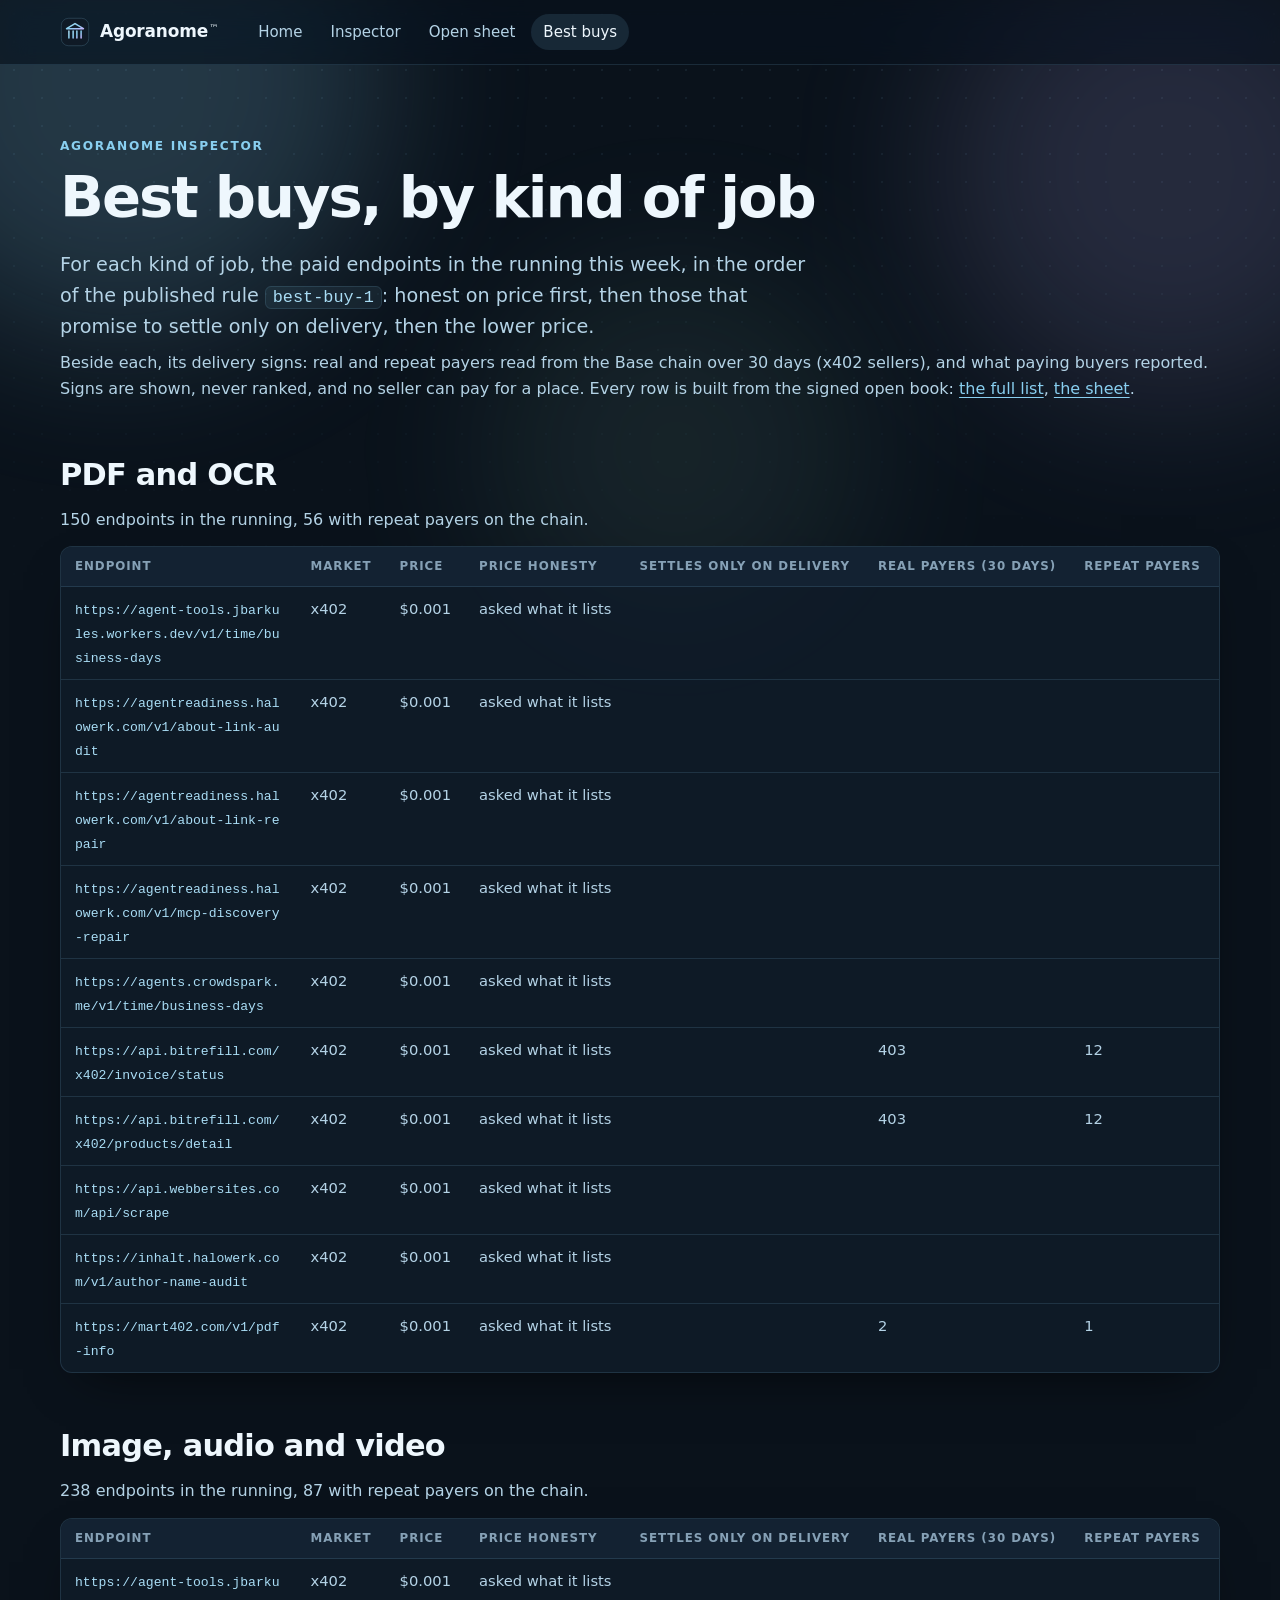
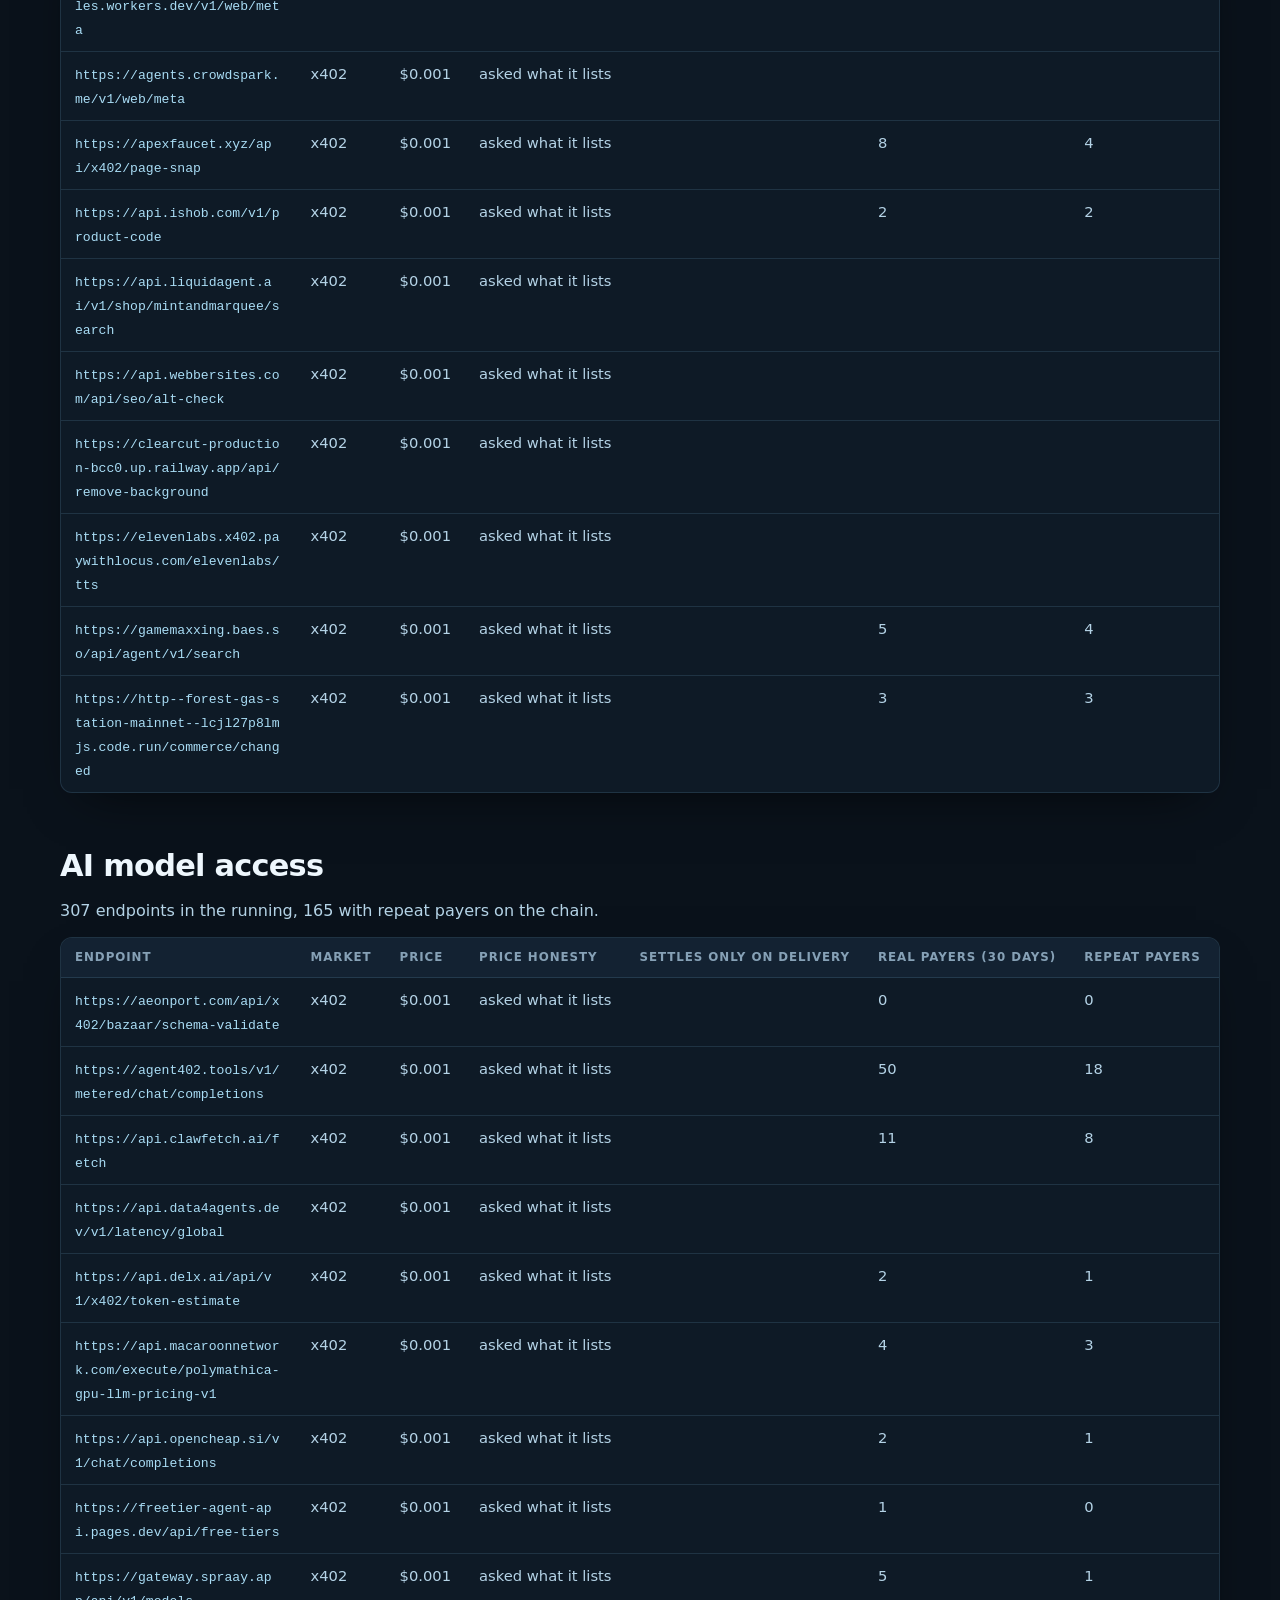
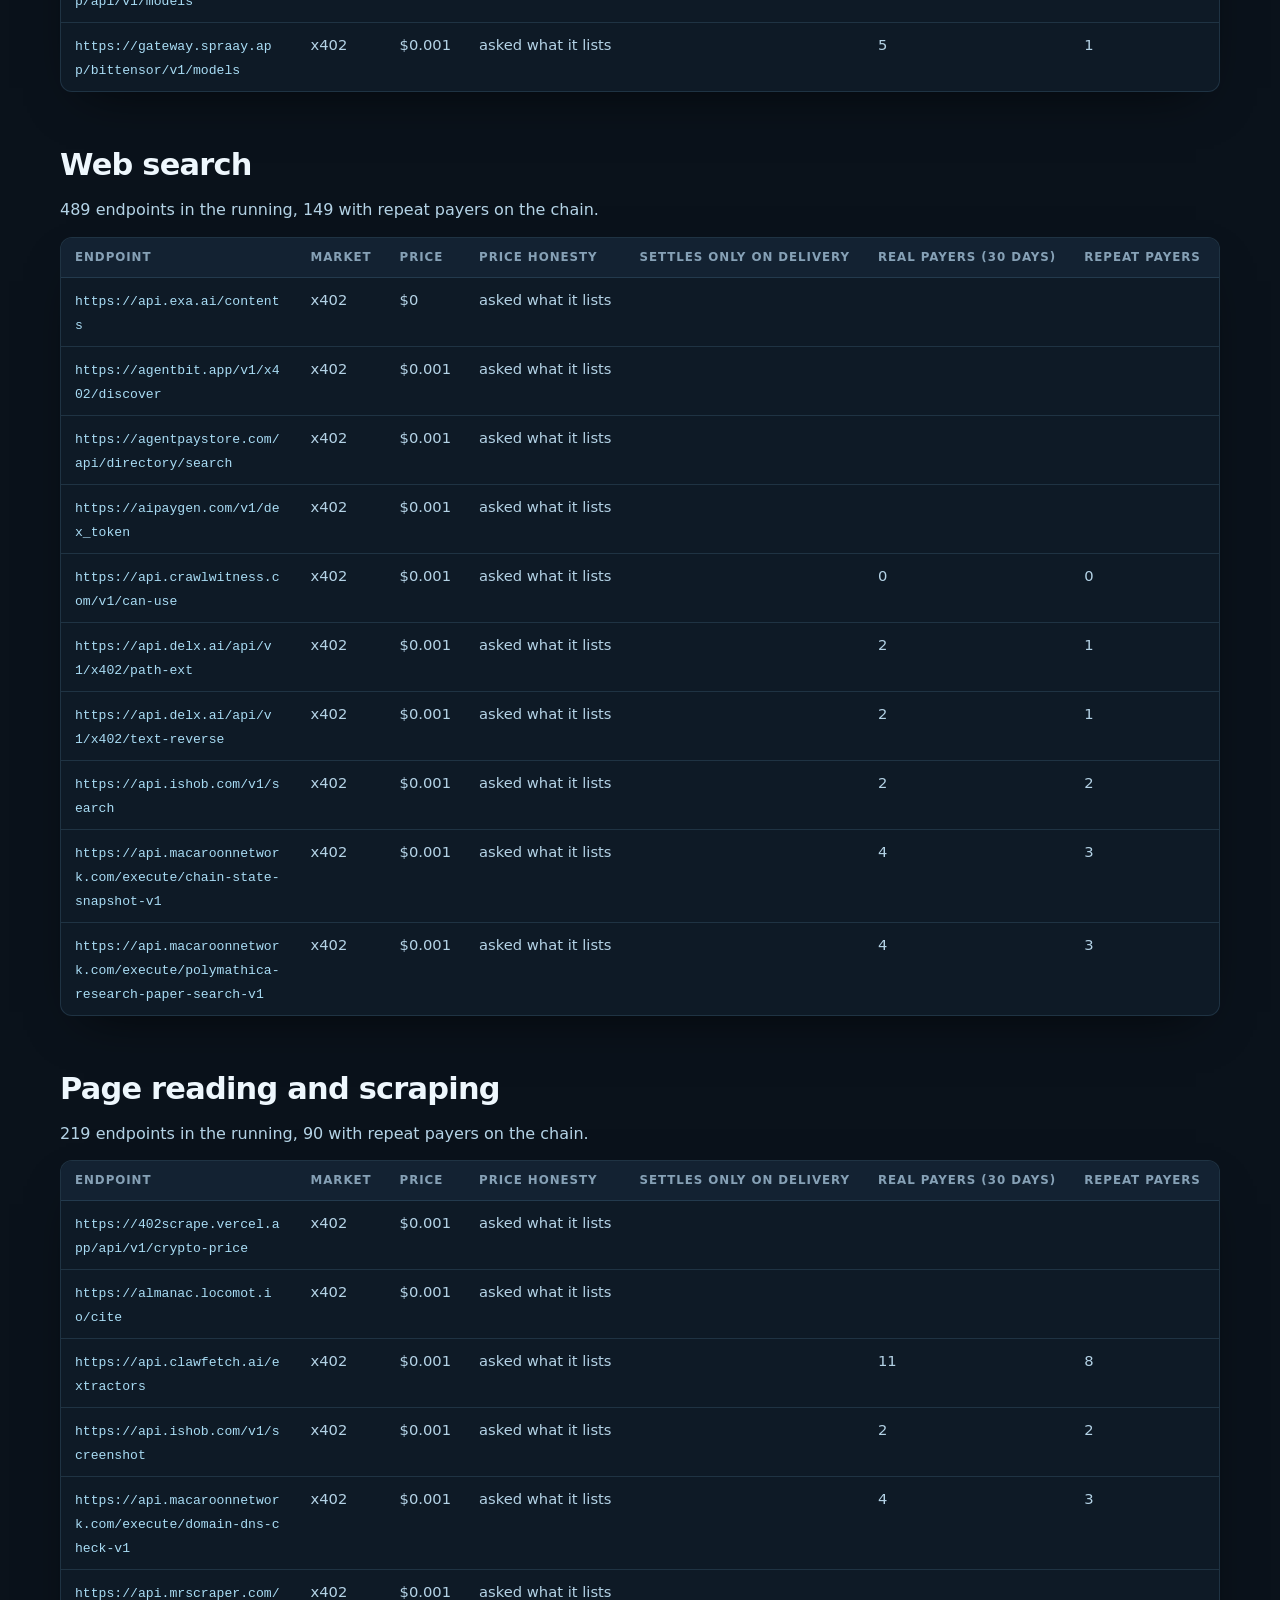
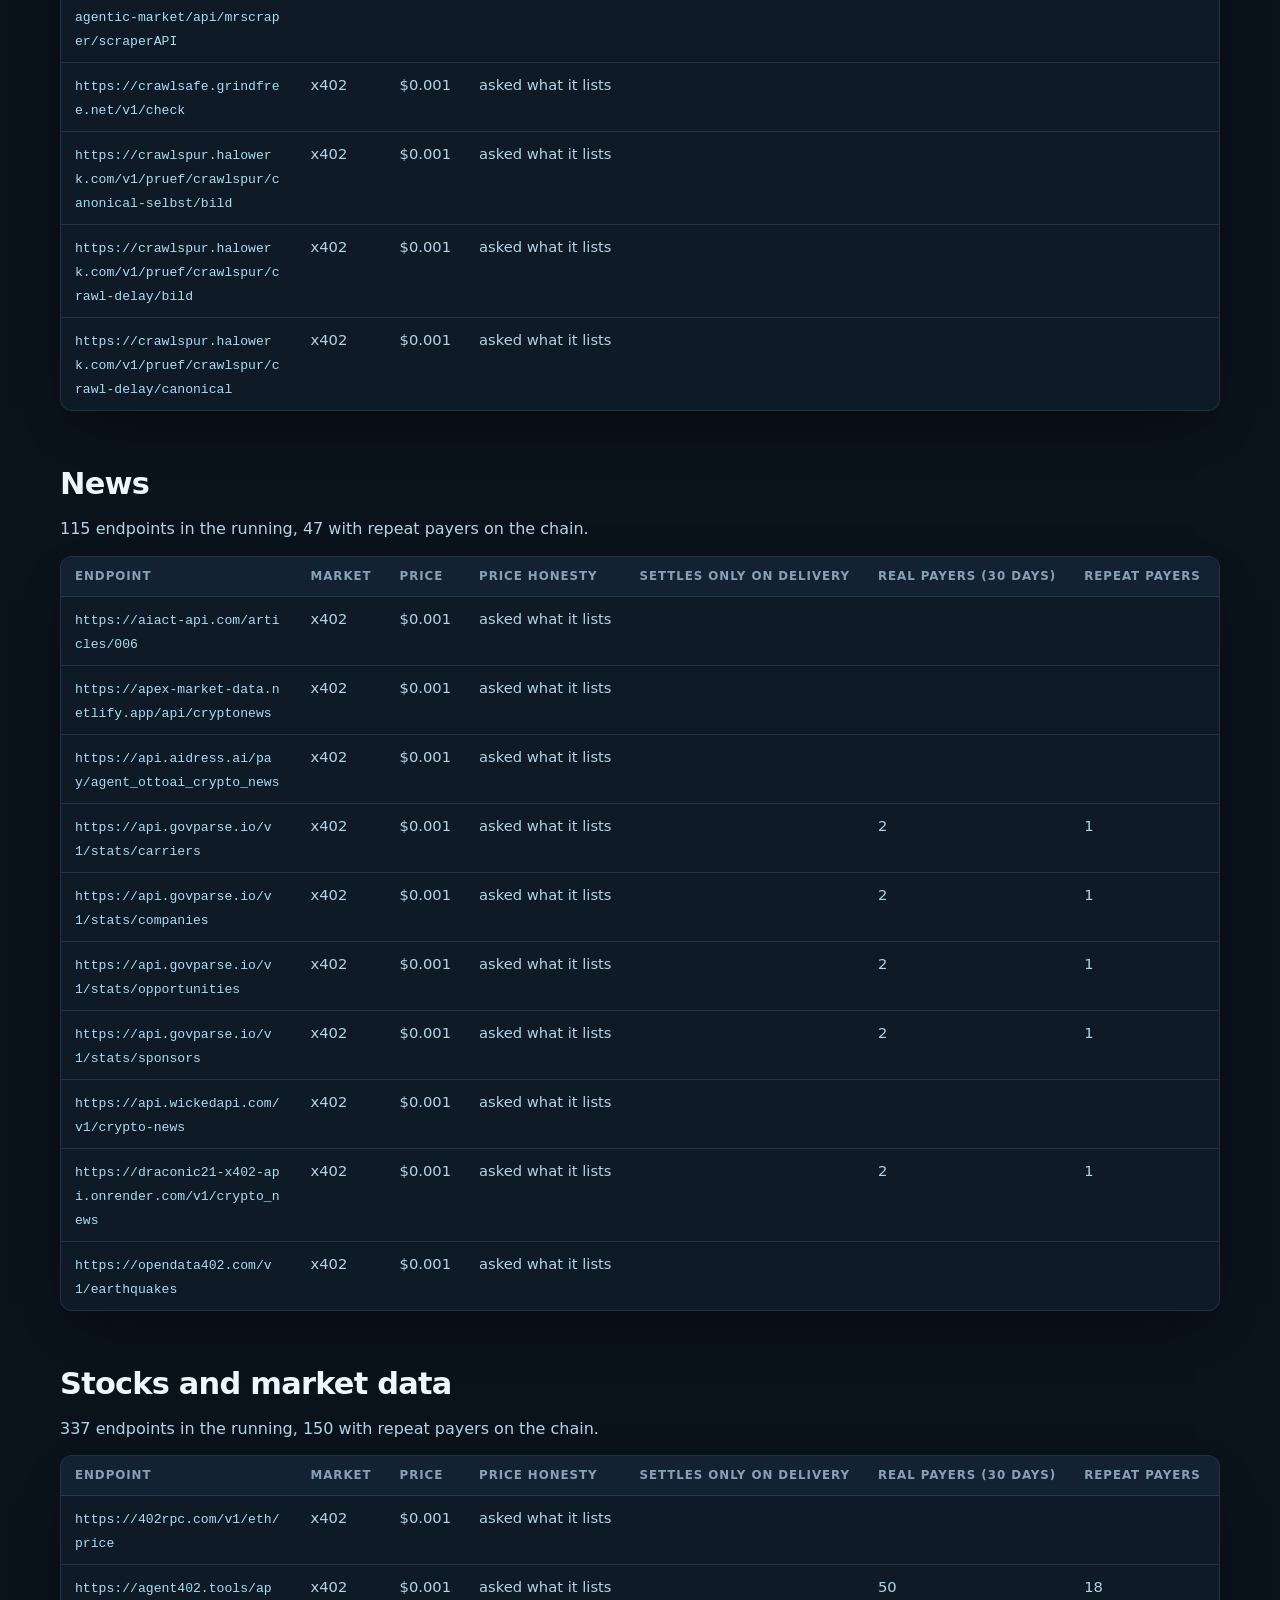
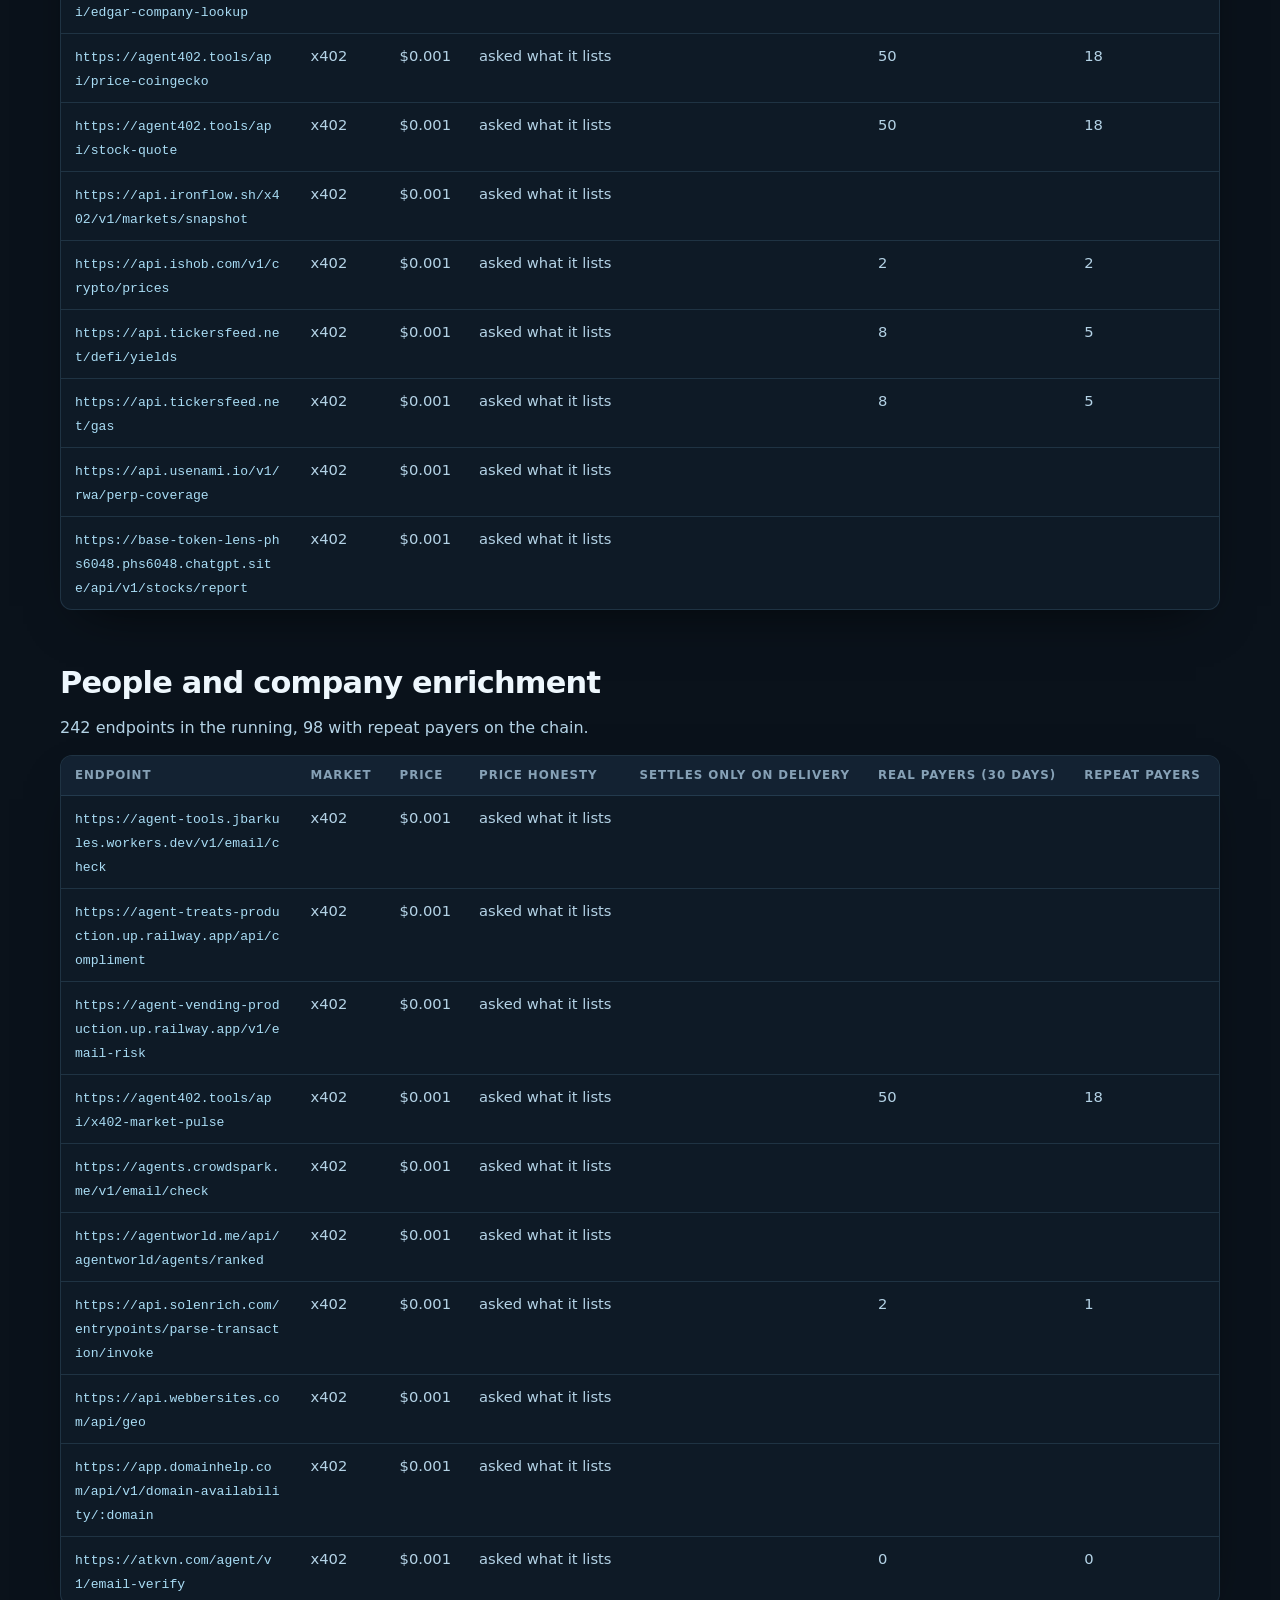
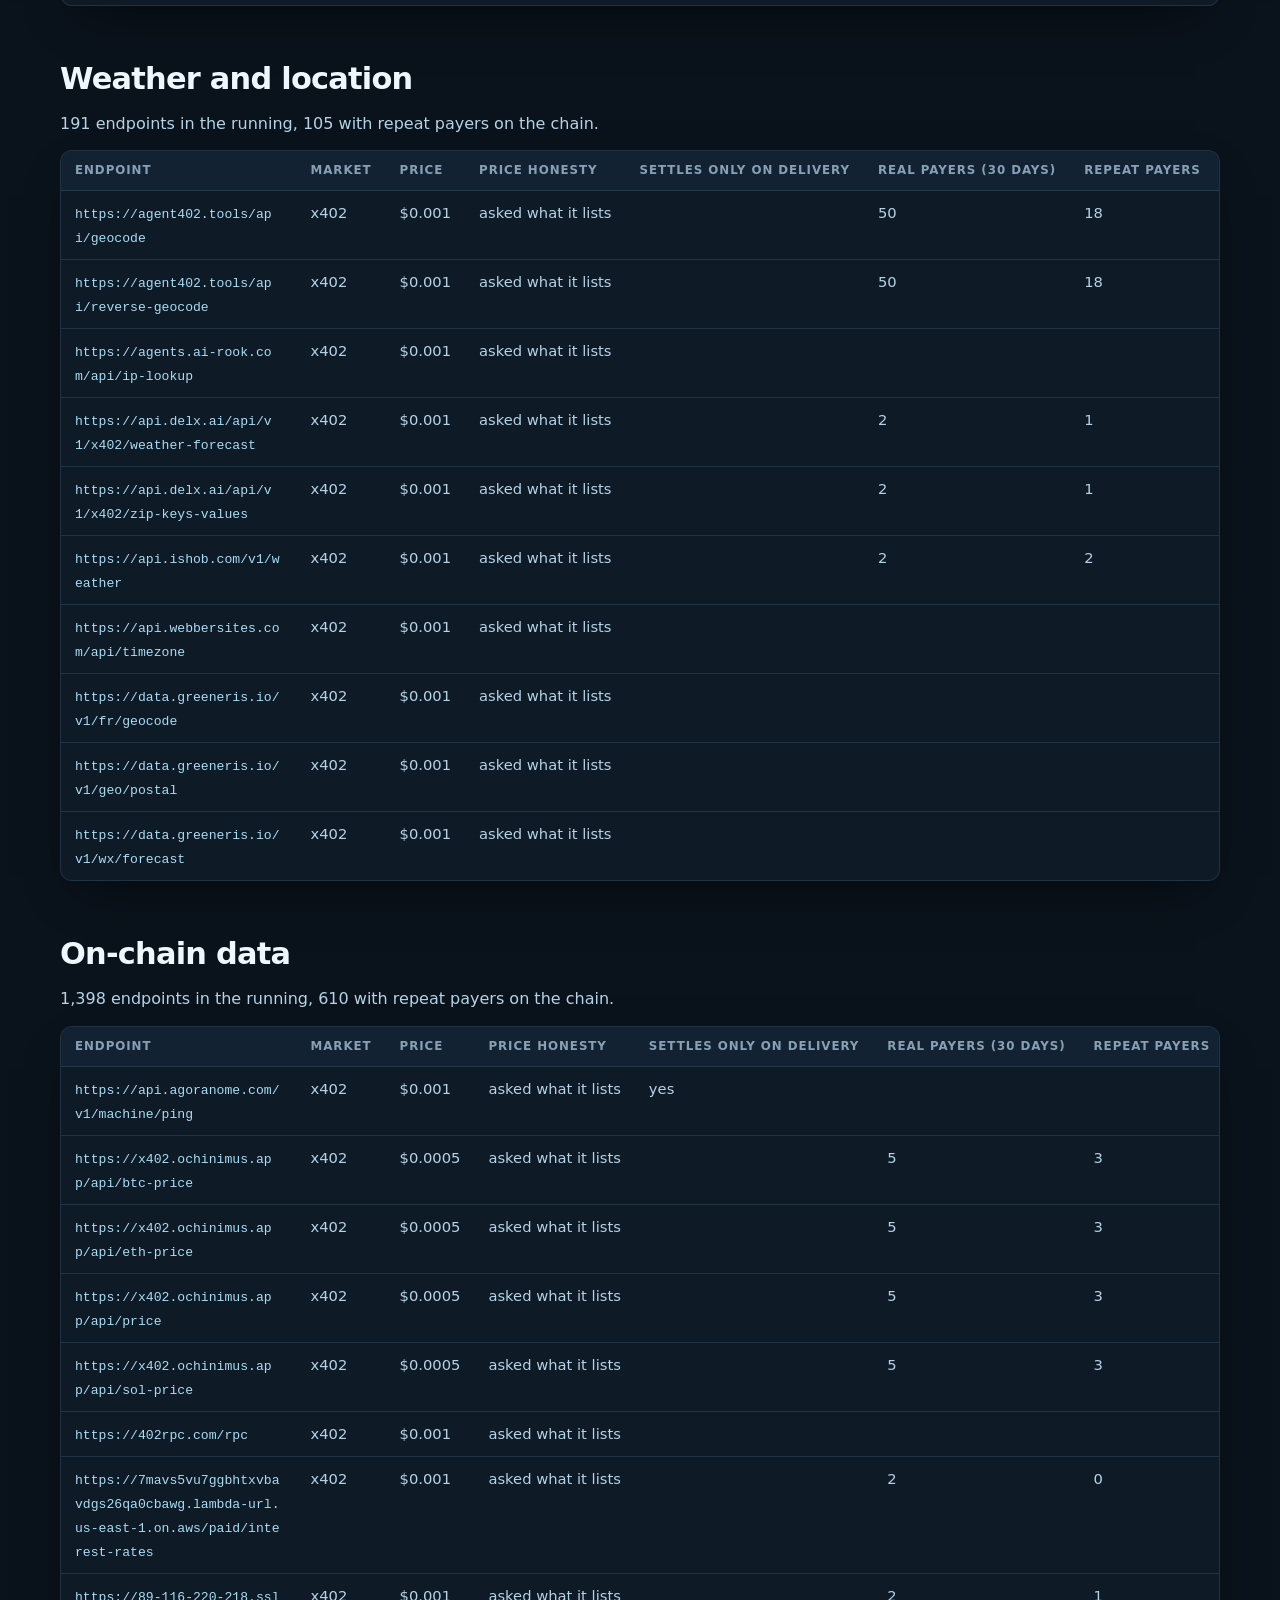
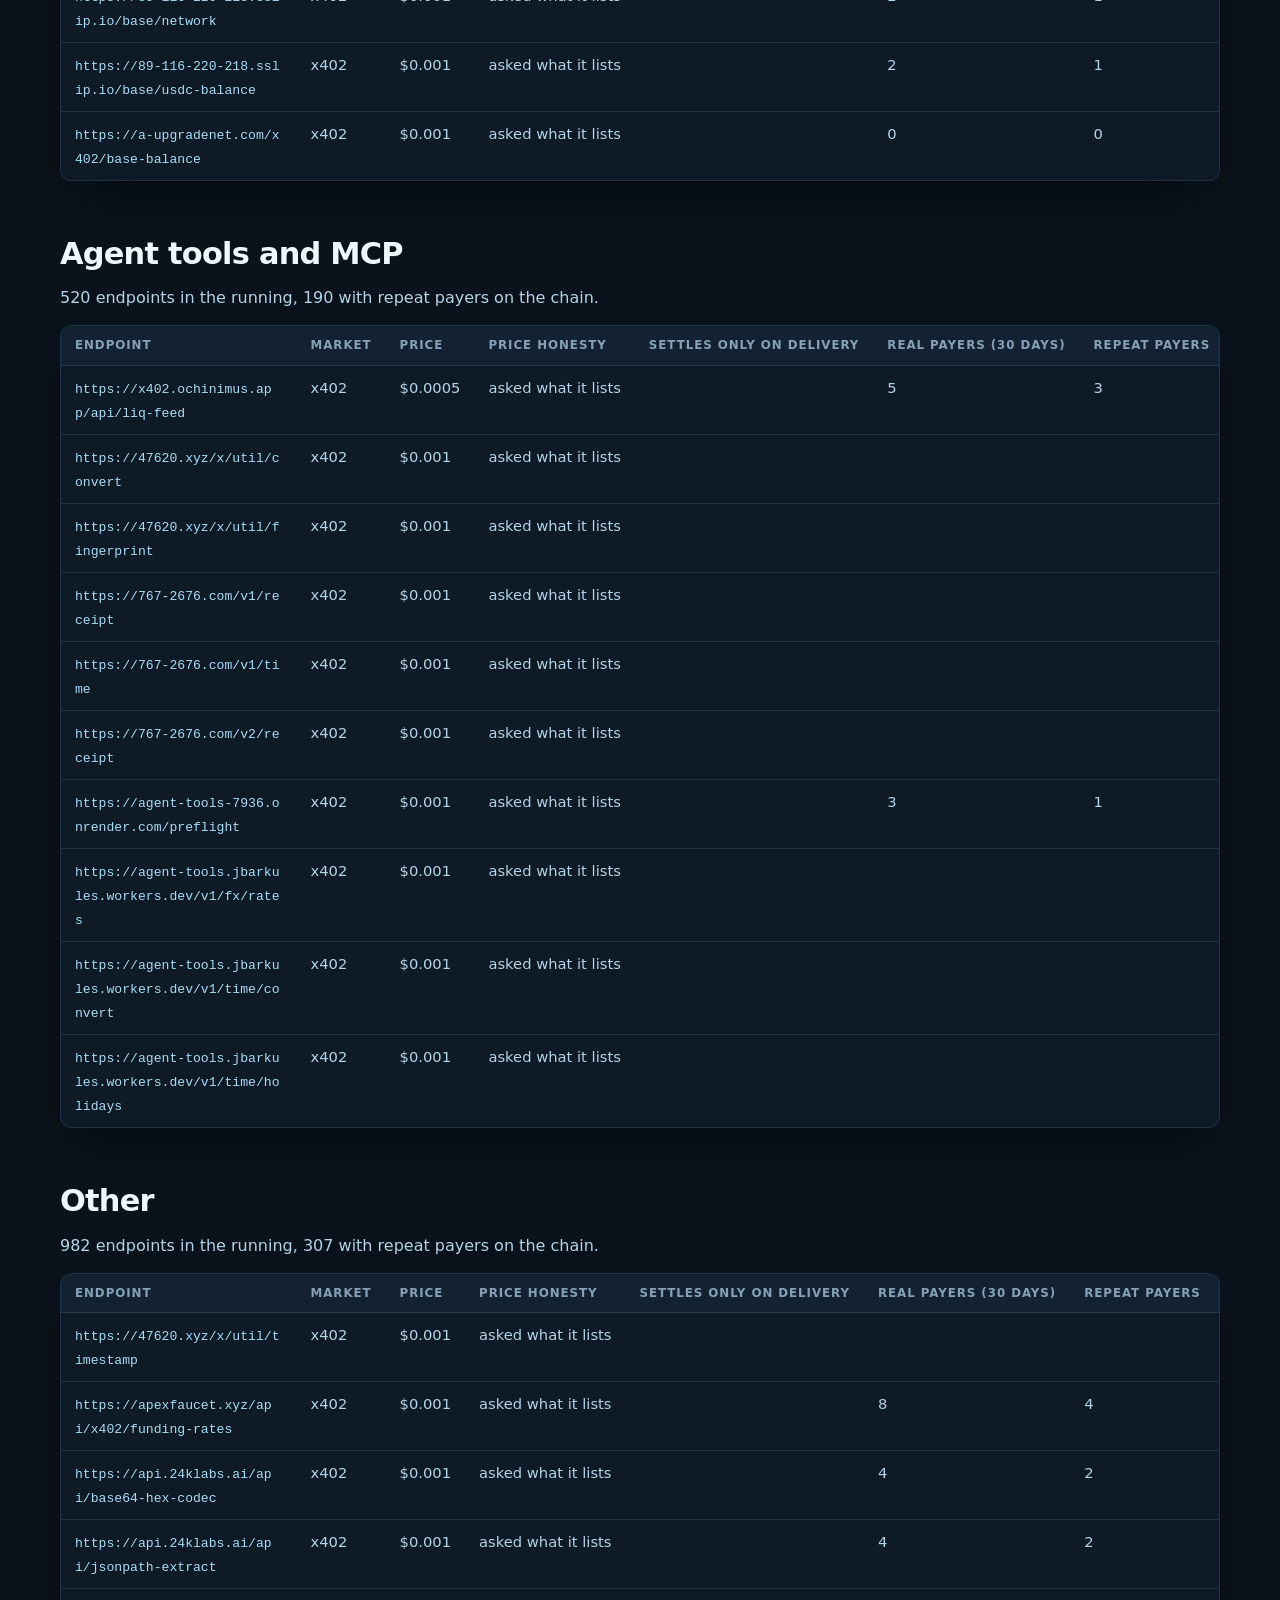
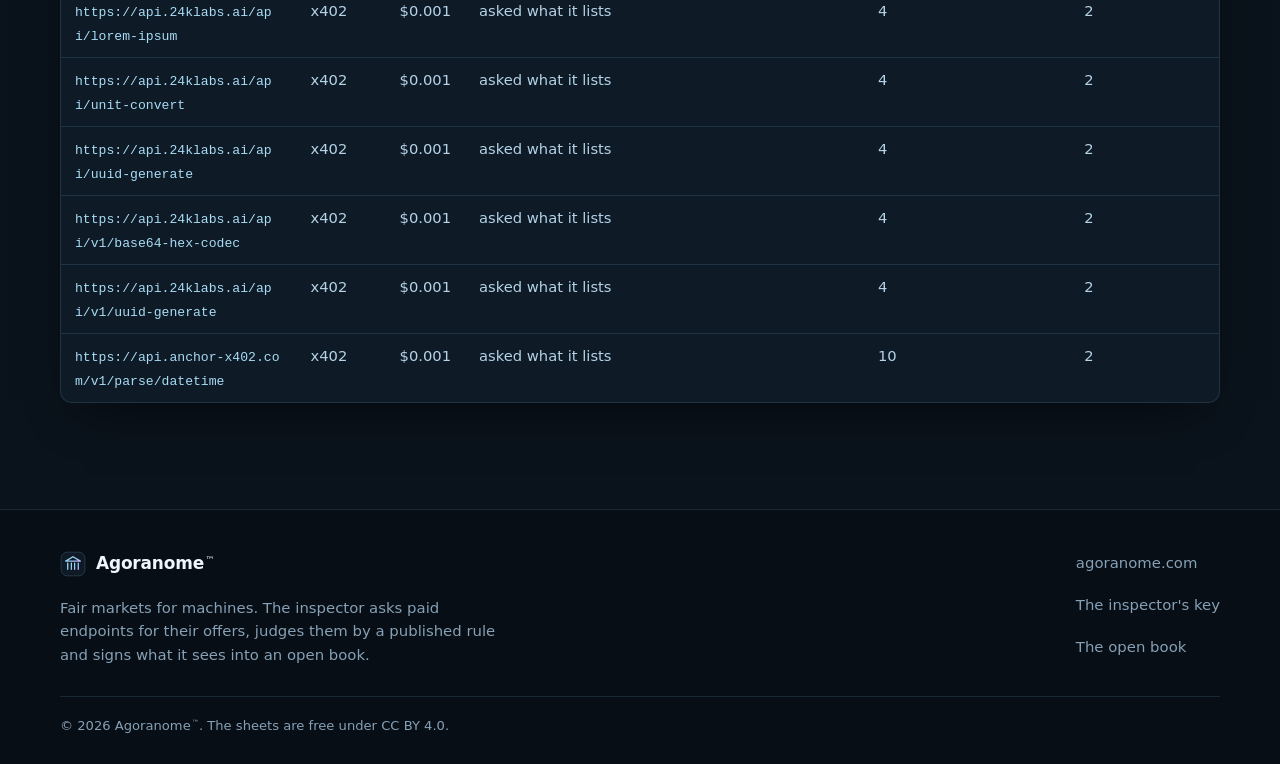
==== best-buy/index.html @ c8c793a2 "Sheet 2026-11-16" ====
<!DOCTYPE html>
<html lang="en">
<head>
<meta charset="utf-8">
<meta name="viewport" content="width=device-width, initial-scale=1">
<title>Agoranome: best buys by kind of job</title>
<meta name="color-scheme" content="dark">
<meta name="theme-color" content="#0a121b">
<link rel="icon" href="../mark.svg" type="image/svg+xml">
<link rel="stylesheet" href="../style.css">
</head>
<body>
<a class="skip" href="#main">Skip to content</a>
<div class="glow" aria-hidden="true"><span class="orb orb-1"></span><span class="orb orb-2"></span>
<span class="orb orb-3"></span></div>
<header class="site-header">
  <nav class="nav wrap" aria-label="Main">
    <a class="brand" href="https://agoranome.com/" aria-label="Agoranome home">
      <img src="../mark.svg" alt="" width="30" height="30">
      <span>Agoranome<sup class="tm">&trade;</sup></span>
    </a>
    <ul class="nav-links">
      <li><a href="https://agoranome.com/">Home</a></li>
      <li><a href="https://agoranome.com/inspector">Inspector</a></li>
      <li><a href="../index.html">Open sheet</a></li>
      <li><a href="../best-buy/index.html" aria-current="page">Best buys</a></li>
    </ul>
  </nav>
</header>
<main id="main" class="doc doc-wide">
<p class="eyebrow">Agoranome inspector</p>
<h1>Best buys, by kind of job</h1>
<p class="lead">For each kind of job, the paid endpoints in the running this week, in the order of the published rule
<code>best-buy-1</code>: honest on price first, then those that promise to settle only on delivery, then the lower price.
</p>
<p>Beside each, its delivery signs: real and repeat payers read from the Base chain over 30 days (x402 sellers),
and what paying buyers reported. Signs are shown, never ranked, and no seller can pay for a place. Every row is
built from the signed open book: <a href="../best-buy/2026-11-16-0x42d53fbc95.json">the full list</a>, <a href="../index.html">the sheet</a>.</p>
<h2>PDF and OCR</h2><p>150 endpoints in the running, 56 with repeat payers on the chain.</p><table><tr><th>Endpoint</th><th>Market</th><th>Price</th><th>Price honesty</th><th>Settles only on delivery</th><th>Real payers (30 days)</th><th>Repeat payers</th><th>Buyers' reports</th></tr><tr><td><code>https://agent-tools.jbarkules.workers.dev/v1/time/business-days</code></td><td>x402</td><td>$0.001</td><td>asked what it lists</td><td></td><td></td><td></td><td></td></tr><tr><td><code>https://agentreadiness.halowerk.com/v1/about-link-audit</code></td><td>x402</td><td>$0.001</td><td>asked what it lists</td><td></td><td></td><td></td><td></td></tr><tr><td><code>https://agentreadiness.halowerk.com/v1/about-link-repair</code></td><td>x402</td><td>$0.001</td><td>asked what it lists</td><td></td><td></td><td></td><td></td></tr><tr><td><code>https://agentreadiness.halowerk.com/v1/mcp-discovery-repair</code></td><td>x402</td><td>$0.001</td><td>asked what it lists</td><td></td><td></td><td></td><td></td></tr><tr><td><code>https://agents.crowdspark.me/v1/time/business-days</code></td><td>x402</td><td>$0.001</td><td>asked what it lists</td><td></td><td></td><td></td><td></td></tr><tr><td><code>https://api.bitrefill.com/x402/invoice/status</code></td><td>x402</td><td>$0.001</td><td>asked what it lists</td><td></td><td>403</td><td>12</td><td></td></tr><tr><td><code>https://api.bitrefill.com/x402/products/detail</code></td><td>x402</td><td>$0.001</td><td>asked what it lists</td><td></td><td>403</td><td>12</td><td></td></tr><tr><td><code>https://api.webbersites.com/api/scrape</code></td><td>x402</td><td>$0.001</td><td>asked what it lists</td><td></td><td></td><td></td><td></td></tr><tr><td><code>https://inhalt.halowerk.com/v1/author-name-audit</code></td><td>x402</td><td>$0.001</td><td>asked what it lists</td><td></td><td></td><td></td><td></td></tr><tr><td><code>https://mart402.com/v1/pdf-info</code></td><td>x402</td><td>$0.001</td><td>asked what it lists</td><td></td><td>2</td><td>1</td><td></td></tr></table><h2>Image, audio and video</h2><p>238 endpoints in the running, 87 with repeat payers on the chain.</p><table><tr><th>Endpoint</th><th>Market</th><th>Price</th><th>Price honesty</th><th>Settles only on delivery</th><th>Real payers (30 days)</th><th>Repeat payers</th><th>Buyers' reports</th></tr><tr><td><code>https://agent-tools.jbarkules.workers.dev/v1/web/meta</code></td><td>x402</td><td>$0.001</td><td>asked what it lists</td><td></td><td></td><td></td><td></td></tr><tr><td><code>https://agents.crowdspark.me/v1/web/meta</code></td><td>x402</td><td>$0.001</td><td>asked what it lists</td><td></td><td></td><td></td><td></td></tr><tr><td><code>https://apexfaucet.xyz/api/x402/page-snap</code></td><td>x402</td><td>$0.001</td><td>asked what it lists</td><td></td><td>8</td><td>4</td><td></td></tr><tr><td><code>https://api.ishob.com/v1/product-code</code></td><td>x402</td><td>$0.001</td><td>asked what it lists</td><td></td><td>2</td><td>2</td><td></td></tr><tr><td><code>https://api.liquidagent.ai/v1/shop/mintandmarquee/search</code></td><td>x402</td><td>$0.001</td><td>asked what it lists</td><td></td><td></td><td></td><td></td></tr><tr><td><code>https://api.webbersites.com/api/seo/alt-check</code></td><td>x402</td><td>$0.001</td><td>asked what it lists</td><td></td><td></td><td></td><td></td></tr><tr><td><code>https://clearcut-production-bcc0.up.railway.app/api/remove-background</code></td><td>x402</td><td>$0.001</td><td>asked what it lists</td><td></td><td></td><td></td><td></td></tr><tr><td><code>https://elevenlabs.x402.paywithlocus.com/elevenlabs/tts</code></td><td>x402</td><td>$0.001</td><td>asked what it lists</td><td></td><td></td><td></td><td></td></tr><tr><td><code>https://gamemaxxing.baes.so/api/agent/v1/search</code></td><td>x402</td><td>$0.001</td><td>asked what it lists</td><td></td><td>5</td><td>4</td><td></td></tr><tr><td><code>https://http--forest-gas-station-mainnet--lcjl27p8lmjs.code.run/commerce/changed</code></td><td>x402</td><td>$0.001</td><td>asked what it lists</td><td></td><td>3</td><td>3</td><td></td></tr></table><h2>AI model access</h2><p>307 endpoints in the running, 165 with repeat payers on the chain.</p><table><tr><th>Endpoint</th><th>Market</th><th>Price</th><th>Price honesty</th><th>Settles only on delivery</th><th>Real payers (30 days)</th><th>Repeat payers</th><th>Buyers' reports</th></tr><tr><td><code>https://aeonport.com/api/x402/bazaar/schema-validate</code></td><td>x402</td><td>$0.001</td><td>asked what it lists</td><td></td><td>0</td><td>0</td><td></td></tr><tr><td><code>https://agent402.tools/v1/metered/chat/completions</code></td><td>x402</td><td>$0.001</td><td>asked what it lists</td><td></td><td>50</td><td>18</td><td></td></tr><tr><td><code>https://api.clawfetch.ai/fetch</code></td><td>x402</td><td>$0.001</td><td>asked what it lists</td><td></td><td>11</td><td>8</td><td></td></tr><tr><td><code>https://api.data4agents.dev/v1/latency/global</code></td><td>x402</td><td>$0.001</td><td>asked what it lists</td><td></td><td></td><td></td><td></td></tr><tr><td><code>https://api.delx.ai/api/v1/x402/token-estimate</code></td><td>x402</td><td>$0.001</td><td>asked what it lists</td><td></td><td>2</td><td>1</td><td></td></tr><tr><td><code>https://api.macaroonnetwork.com/execute/polymathica-gpu-llm-pricing-v1</code></td><td>x402</td><td>$0.001</td><td>asked what it lists</td><td></td><td>4</td><td>3</td><td></td></tr><tr><td><code>https://api.opencheap.si/v1/chat/completions</code></td><td>x402</td><td>$0.001</td><td>asked what it lists</td><td></td><td>2</td><td>1</td><td></td></tr><tr><td><code>https://freetier-agent-api.pages.dev/api/free-tiers</code></td><td>x402</td><td>$0.001</td><td>asked what it lists</td><td></td><td>1</td><td>0</td><td></td></tr><tr><td><code>https://gateway.spraay.app/api/v1/models</code></td><td>x402</td><td>$0.001</td><td>asked what it lists</td><td></td><td>5</td><td>1</td><td></td></tr><tr><td><code>https://gateway.spraay.app/bittensor/v1/models</code></td><td>x402</td><td>$0.001</td><td>asked what it lists</td><td></td><td>5</td><td>1</td><td></td></tr></table><h2>Web search</h2><p>489 endpoints in the running, 149 with repeat payers on the chain.</p><table><tr><th>Endpoint</th><th>Market</th><th>Price</th><th>Price honesty</th><th>Settles only on delivery</th><th>Real payers (30 days)</th><th>Repeat payers</th><th>Buyers' reports</th></tr><tr><td><code>https://api.exa.ai/contents</code></td><td>x402</td><td>$0</td><td>asked what it lists</td><td></td><td></td><td></td><td></td></tr><tr><td><code>https://agentbit.app/v1/x402/discover</code></td><td>x402</td><td>$0.001</td><td>asked what it lists</td><td></td><td></td><td></td><td></td></tr><tr><td><code>https://agentpaystore.com/api/directory/search</code></td><td>x402</td><td>$0.001</td><td>asked what it lists</td><td></td><td></td><td></td><td></td></tr><tr><td><code>https://aipaygen.com/v1/dex_token</code></td><td>x402</td><td>$0.001</td><td>asked what it lists</td><td></td><td></td><td></td><td></td></tr><tr><td><code>https://api.crawlwitness.com/v1/can-use</code></td><td>x402</td><td>$0.001</td><td>asked what it lists</td><td></td><td>0</td><td>0</td><td></td></tr><tr><td><code>https://api.delx.ai/api/v1/x402/path-ext</code></td><td>x402</td><td>$0.001</td><td>asked what it lists</td><td></td><td>2</td><td>1</td><td></td></tr><tr><td><code>https://api.delx.ai/api/v1/x402/text-reverse</code></td><td>x402</td><td>$0.001</td><td>asked what it lists</td><td></td><td>2</td><td>1</td><td></td></tr><tr><td><code>https://api.ishob.com/v1/search</code></td><td>x402</td><td>$0.001</td><td>asked what it lists</td><td></td><td>2</td><td>2</td><td></td></tr><tr><td><code>https://api.macaroonnetwork.com/execute/chain-state-snapshot-v1</code></td><td>x402</td><td>$0.001</td><td>asked what it lists</td><td></td><td>4</td><td>3</td><td></td></tr><tr><td><code>https://api.macaroonnetwork.com/execute/polymathica-research-paper-search-v1</code></td><td>x402</td><td>$0.001</td><td>asked what it lists</td><td></td><td>4</td><td>3</td><td></td></tr></table><h2>Page reading and scraping</h2><p>219 endpoints in the running, 90 with repeat payers on the chain.</p><table><tr><th>Endpoint</th><th>Market</th><th>Price</th><th>Price honesty</th><th>Settles only on delivery</th><th>Real payers (30 days)</th><th>Repeat payers</th><th>Buyers' reports</th></tr><tr><td><code>https://402scrape.vercel.app/api/v1/crypto-price</code></td><td>x402</td><td>$0.001</td><td>asked what it lists</td><td></td><td></td><td></td><td></td></tr><tr><td><code>https://almanac.locomot.io/cite</code></td><td>x402</td><td>$0.001</td><td>asked what it lists</td><td></td><td></td><td></td><td></td></tr><tr><td><code>https://api.clawfetch.ai/extractors</code></td><td>x402</td><td>$0.001</td><td>asked what it lists</td><td></td><td>11</td><td>8</td><td></td></tr><tr><td><code>https://api.ishob.com/v1/screenshot</code></td><td>x402</td><td>$0.001</td><td>asked what it lists</td><td></td><td>2</td><td>2</td><td></td></tr><tr><td><code>https://api.macaroonnetwork.com/execute/domain-dns-check-v1</code></td><td>x402</td><td>$0.001</td><td>asked what it lists</td><td></td><td>4</td><td>3</td><td></td></tr><tr><td><code>https://api.mrscraper.com/agentic-market/api/mrscraper/scraperAPI</code></td><td>x402</td><td>$0.001</td><td>asked what it lists</td><td></td><td></td><td></td><td></td></tr><tr><td><code>https://crawlsafe.grindfree.net/v1/check</code></td><td>x402</td><td>$0.001</td><td>asked what it lists</td><td></td><td></td><td></td><td></td></tr><tr><td><code>https://crawlspur.halowerk.com/v1/pruef/crawlspur/canonical-selbst/bild</code></td><td>x402</td><td>$0.001</td><td>asked what it lists</td><td></td><td></td><td></td><td></td></tr><tr><td><code>https://crawlspur.halowerk.com/v1/pruef/crawlspur/crawl-delay/bild</code></td><td>x402</td><td>$0.001</td><td>asked what it lists</td><td></td><td></td><td></td><td></td></tr><tr><td><code>https://crawlspur.halowerk.com/v1/pruef/crawlspur/crawl-delay/canonical</code></td><td>x402</td><td>$0.001</td><td>asked what it lists</td><td></td><td></td><td></td><td></td></tr></table><h2>News</h2><p>115 endpoints in the running, 47 with repeat payers on the chain.</p><table><tr><th>Endpoint</th><th>Market</th><th>Price</th><th>Price honesty</th><th>Settles only on delivery</th><th>Real payers (30 days)</th><th>Repeat payers</th><th>Buyers' reports</th></tr><tr><td><code>https://aiact-api.com/articles/006</code></td><td>x402</td><td>$0.001</td><td>asked what it lists</td><td></td><td></td><td></td><td></td></tr><tr><td><code>https://apex-market-data.netlify.app/api/cryptonews</code></td><td>x402</td><td>$0.001</td><td>asked what it lists</td><td></td><td></td><td></td><td></td></tr><tr><td><code>https://api.aidress.ai/pay/agent_ottoai_crypto_news</code></td><td>x402</td><td>$0.001</td><td>asked what it lists</td><td></td><td></td><td></td><td></td></tr><tr><td><code>https://api.govparse.io/v1/stats/carriers</code></td><td>x402</td><td>$0.001</td><td>asked what it lists</td><td></td><td>2</td><td>1</td><td></td></tr><tr><td><code>https://api.govparse.io/v1/stats/companies</code></td><td>x402</td><td>$0.001</td><td>asked what it lists</td><td></td><td>2</td><td>1</td><td></td></tr><tr><td><code>https://api.govparse.io/v1/stats/opportunities</code></td><td>x402</td><td>$0.001</td><td>asked what it lists</td><td></td><td>2</td><td>1</td><td></td></tr><tr><td><code>https://api.govparse.io/v1/stats/sponsors</code></td><td>x402</td><td>$0.001</td><td>asked what it lists</td><td></td><td>2</td><td>1</td><td></td></tr><tr><td><code>https://api.wickedapi.com/v1/crypto-news</code></td><td>x402</td><td>$0.001</td><td>asked what it lists</td><td></td><td></td><td></td><td></td></tr><tr><td><code>https://draconic21-x402-api.onrender.com/v1/crypto_news</code></td><td>x402</td><td>$0.001</td><td>asked what it lists</td><td></td><td>2</td><td>1</td><td></td></tr><tr><td><code>https://opendata402.com/v1/earthquakes</code></td><td>x402</td><td>$0.001</td><td>asked what it lists</td><td></td><td></td><td></td><td></td></tr></table><h2>Stocks and market data</h2><p>337 endpoints in the running, 150 with repeat payers on the chain.</p><table><tr><th>Endpoint</th><th>Market</th><th>Price</th><th>Price honesty</th><th>Settles only on delivery</th><th>Real payers (30 days)</th><th>Repeat payers</th><th>Buyers' reports</th></tr><tr><td><code>https://402rpc.com/v1/eth/price</code></td><td>x402</td><td>$0.001</td><td>asked what it lists</td><td></td><td></td><td></td><td></td></tr><tr><td><code>https://agent402.tools/api/edgar-company-lookup</code></td><td>x402</td><td>$0.001</td><td>asked what it lists</td><td></td><td>50</td><td>18</td><td></td></tr><tr><td><code>https://agent402.tools/api/price-coingecko</code></td><td>x402</td><td>$0.001</td><td>asked what it lists</td><td></td><td>50</td><td>18</td><td></td></tr><tr><td><code>https://agent402.tools/api/stock-quote</code></td><td>x402</td><td>$0.001</td><td>asked what it lists</td><td></td><td>50</td><td>18</td><td></td></tr><tr><td><code>https://api.ironflow.sh/x402/v1/markets/snapshot</code></td><td>x402</td><td>$0.001</td><td>asked what it lists</td><td></td><td></td><td></td><td></td></tr><tr><td><code>https://api.ishob.com/v1/crypto/prices</code></td><td>x402</td><td>$0.001</td><td>asked what it lists</td><td></td><td>2</td><td>2</td><td></td></tr><tr><td><code>https://api.tickersfeed.net/defi/yields</code></td><td>x402</td><td>$0.001</td><td>asked what it lists</td><td></td><td>8</td><td>5</td><td></td></tr><tr><td><code>https://api.tickersfeed.net/gas</code></td><td>x402</td><td>$0.001</td><td>asked what it lists</td><td></td><td>8</td><td>5</td><td></td></tr><tr><td><code>https://api.usenami.io/v1/rwa/perp-coverage</code></td><td>x402</td><td>$0.001</td><td>asked what it lists</td><td></td><td></td><td></td><td></td></tr><tr><td><code>https://base-token-lens-phs6048.phs6048.chatgpt.site/api/v1/stocks/report</code></td><td>x402</td><td>$0.001</td><td>asked what it lists</td><td></td><td></td><td></td><td></td></tr></table><h2>People and company enrichment</h2><p>242 endpoints in the running, 98 with repeat payers on the chain.</p><table><tr><th>Endpoint</th><th>Market</th><th>Price</th><th>Price honesty</th><th>Settles only on delivery</th><th>Real payers (30 days)</th><th>Repeat payers</th><th>Buyers' reports</th></tr><tr><td><code>https://agent-tools.jbarkules.workers.dev/v1/email/check</code></td><td>x402</td><td>$0.001</td><td>asked what it lists</td><td></td><td></td><td></td><td></td></tr><tr><td><code>https://agent-treats-production.up.railway.app/api/compliment</code></td><td>x402</td><td>$0.001</td><td>asked what it lists</td><td></td><td></td><td></td><td></td></tr><tr><td><code>https://agent-vending-production.up.railway.app/v1/email-risk</code></td><td>x402</td><td>$0.001</td><td>asked what it lists</td><td></td><td></td><td></td><td></td></tr><tr><td><code>https://agent402.tools/api/x402-market-pulse</code></td><td>x402</td><td>$0.001</td><td>asked what it lists</td><td></td><td>50</td><td>18</td><td></td></tr><tr><td><code>https://agents.crowdspark.me/v1/email/check</code></td><td>x402</td><td>$0.001</td><td>asked what it lists</td><td></td><td></td><td></td><td></td></tr><tr><td><code>https://agentworld.me/api/agentworld/agents/ranked</code></td><td>x402</td><td>$0.001</td><td>asked what it lists</td><td></td><td></td><td></td><td></td></tr><tr><td><code>https://api.solenrich.com/entrypoints/parse-transaction/invoke</code></td><td>x402</td><td>$0.001</td><td>asked what it lists</td><td></td><td>2</td><td>1</td><td></td></tr><tr><td><code>https://api.webbersites.com/api/geo</code></td><td>x402</td><td>$0.001</td><td>asked what it lists</td><td></td><td></td><td></td><td></td></tr><tr><td><code>https://app.domainhelp.com/api/v1/domain-availability/:domain</code></td><td>x402</td><td>$0.001</td><td>asked what it lists</td><td></td><td></td><td></td><td></td></tr><tr><td><code>https://atkvn.com/agent/v1/email-verify</code></td><td>x402</td><td>$0.001</td><td>asked what it lists</td><td></td><td>0</td><td>0</td><td></td></tr></table><h2>Weather and location</h2><p>191 endpoints in the running, 105 with repeat payers on the chain.</p><table><tr><th>Endpoint</th><th>Market</th><th>Price</th><th>Price honesty</th><th>Settles only on delivery</th><th>Real payers (30 days)</th><th>Repeat payers</th><th>Buyers' reports</th></tr><tr><td><code>https://agent402.tools/api/geocode</code></td><td>x402</td><td>$0.001</td><td>asked what it lists</td><td></td><td>50</td><td>18</td><td></td></tr><tr><td><code>https://agent402.tools/api/reverse-geocode</code></td><td>x402</td><td>$0.001</td><td>asked what it lists</td><td></td><td>50</td><td>18</td><td></td></tr><tr><td><code>https://agents.ai-rook.com/api/ip-lookup</code></td><td>x402</td><td>$0.001</td><td>asked what it lists</td><td></td><td></td><td></td><td></td></tr><tr><td><code>https://api.delx.ai/api/v1/x402/weather-forecast</code></td><td>x402</td><td>$0.001</td><td>asked what it lists</td><td></td><td>2</td><td>1</td><td></td></tr><tr><td><code>https://api.delx.ai/api/v1/x402/zip-keys-values</code></td><td>x402</td><td>$0.001</td><td>asked what it lists</td><td></td><td>2</td><td>1</td><td></td></tr><tr><td><code>https://api.ishob.com/v1/weather</code></td><td>x402</td><td>$0.001</td><td>asked what it lists</td><td></td><td>2</td><td>2</td><td></td></tr><tr><td><code>https://api.webbersites.com/api/timezone</code></td><td>x402</td><td>$0.001</td><td>asked what it lists</td><td></td><td></td><td></td><td></td></tr><tr><td><code>https://data.greeneris.io/v1/fr/geocode</code></td><td>x402</td><td>$0.001</td><td>asked what it lists</td><td></td><td></td><td></td><td></td></tr><tr><td><code>https://data.greeneris.io/v1/geo/postal</code></td><td>x402</td><td>$0.001</td><td>asked what it lists</td><td></td><td></td><td></td><td></td></tr><tr><td><code>https://data.greeneris.io/v1/wx/forecast</code></td><td>x402</td><td>$0.001</td><td>asked what it lists</td><td></td><td></td><td></td><td></td></tr></table><h2>On-chain data</h2><p>1,398 endpoints in the running, 610 with repeat payers on the chain.</p><table><tr><th>Endpoint</th><th>Market</th><th>Price</th><th>Price honesty</th><th>Settles only on delivery</th><th>Real payers (30 days)</th><th>Repeat payers</th><th>Buyers' reports</th></tr><tr><td><code>https://api.agoranome.com/v1/machine/ping</code></td><td>x402</td><td>$0.001</td><td>asked what it lists</td><td>yes</td><td></td><td></td><td></td></tr><tr><td><code>https://x402.ochinimus.app/api/btc-price</code></td><td>x402</td><td>$0.0005</td><td>asked what it lists</td><td></td><td>5</td><td>3</td><td></td></tr><tr><td><code>https://x402.ochinimus.app/api/eth-price</code></td><td>x402</td><td>$0.0005</td><td>asked what it lists</td><td></td><td>5</td><td>3</td><td></td></tr><tr><td><code>https://x402.ochinimus.app/api/price</code></td><td>x402</td><td>$0.0005</td><td>asked what it lists</td><td></td><td>5</td><td>3</td><td></td></tr><tr><td><code>https://x402.ochinimus.app/api/sol-price</code></td><td>x402</td><td>$0.0005</td><td>asked what it lists</td><td></td><td>5</td><td>3</td><td></td></tr><tr><td><code>https://402rpc.com/rpc</code></td><td>x402</td><td>$0.001</td><td>asked what it lists</td><td></td><td></td><td></td><td></td></tr><tr><td><code>https://7mavs5vu7ggbhtxvbavdgs26qa0cbawg.lambda-url.us-east-1.on.aws/paid/interest-rates</code></td><td>x402</td><td>$0.001</td><td>asked what it lists</td><td></td><td>2</td><td>0</td><td></td></tr><tr><td><code>https://89-116-220-218.sslip.io/base/network</code></td><td>x402</td><td>$0.001</td><td>asked what it lists</td><td></td><td>2</td><td>1</td><td></td></tr><tr><td><code>https://89-116-220-218.sslip.io/base/usdc-balance</code></td><td>x402</td><td>$0.001</td><td>asked what it lists</td><td></td><td>2</td><td>1</td><td></td></tr><tr><td><code>https://a-upgradenet.com/x402/base-balance</code></td><td>x402</td><td>$0.001</td><td>asked what it lists</td><td></td><td>0</td><td>0</td><td></td></tr></table><h2>Agent tools and MCP</h2><p>520 endpoints in the running, 190 with repeat payers on the chain.</p><table><tr><th>Endpoint</th><th>Market</th><th>Price</th><th>Price honesty</th><th>Settles only on delivery</th><th>Real payers (30 days)</th><th>Repeat payers</th><th>Buyers' reports</th></tr><tr><td><code>https://x402.ochinimus.app/api/liq-feed</code></td><td>x402</td><td>$0.0005</td><td>asked what it lists</td><td></td><td>5</td><td>3</td><td></td></tr><tr><td><code>https://47620.xyz/x/util/convert</code></td><td>x402</td><td>$0.001</td><td>asked what it lists</td><td></td><td></td><td></td><td></td></tr><tr><td><code>https://47620.xyz/x/util/fingerprint</code></td><td>x402</td><td>$0.001</td><td>asked what it lists</td><td></td><td></td><td></td><td></td></tr><tr><td><code>https://767-2676.com/v1/receipt</code></td><td>x402</td><td>$0.001</td><td>asked what it lists</td><td></td><td></td><td></td><td></td></tr><tr><td><code>https://767-2676.com/v1/time</code></td><td>x402</td><td>$0.001</td><td>asked what it lists</td><td></td><td></td><td></td><td></td></tr><tr><td><code>https://767-2676.com/v2/receipt</code></td><td>x402</td><td>$0.001</td><td>asked what it lists</td><td></td><td></td><td></td><td></td></tr><tr><td><code>https://agent-tools-7936.onrender.com/preflight</code></td><td>x402</td><td>$0.001</td><td>asked what it lists</td><td></td><td>3</td><td>1</td><td></td></tr><tr><td><code>https://agent-tools.jbarkules.workers.dev/v1/fx/rates</code></td><td>x402</td><td>$0.001</td><td>asked what it lists</td><td></td><td></td><td></td><td></td></tr><tr><td><code>https://agent-tools.jbarkules.workers.dev/v1/time/convert</code></td><td>x402</td><td>$0.001</td><td>asked what it lists</td><td></td><td></td><td></td><td></td></tr><tr><td><code>https://agent-tools.jbarkules.workers.dev/v1/time/holidays</code></td><td>x402</td><td>$0.001</td><td>asked what it lists</td><td></td><td></td><td></td><td></td></tr></table><h2>Other</h2><p>982 endpoints in the running, 307 with repeat payers on the chain.</p><table><tr><th>Endpoint</th><th>Market</th><th>Price</th><th>Price honesty</th><th>Settles only on delivery</th><th>Real payers (30 days)</th><th>Repeat payers</th><th>Buyers' reports</th></tr><tr><td><code>https://47620.xyz/x/util/timestamp</code></td><td>x402</td><td>$0.001</td><td>asked what it lists</td><td></td><td></td><td></td><td></td></tr><tr><td><code>https://apexfaucet.xyz/api/x402/funding-rates</code></td><td>x402</td><td>$0.001</td><td>asked what it lists</td><td></td><td>8</td><td>4</td><td></td></tr><tr><td><code>https://api.24klabs.ai/api/base64-hex-codec</code></td><td>x402</td><td>$0.001</td><td>asked what it lists</td><td></td><td>4</td><td>2</td><td></td></tr><tr><td><code>https://api.24klabs.ai/api/jsonpath-extract</code></td><td>x402</td><td>$0.001</td><td>asked what it lists</td><td></td><td>4</td><td>2</td><td></td></tr><tr><td><code>https://api.24klabs.ai/api/lorem-ipsum</code></td><td>x402</td><td>$0.001</td><td>asked what it lists</td><td></td><td>4</td><td>2</td><td></td></tr><tr><td><code>https://api.24klabs.ai/api/unit-convert</code></td><td>x402</td><td>$0.001</td><td>asked what it lists</td><td></td><td>4</td><td>2</td><td></td></tr><tr><td><code>https://api.24klabs.ai/api/uuid-generate</code></td><td>x402</td><td>$0.001</td><td>asked what it lists</td><td></td><td>4</td><td>2</td><td></td></tr><tr><td><code>https://api.24klabs.ai/api/v1/base64-hex-codec</code></td><td>x402</td><td>$0.001</td><td>asked what it lists</td><td></td><td>4</td><td>2</td><td></td></tr><tr><td><code>https://api.24klabs.ai/api/v1/uuid-generate</code></td><td>x402</td><td>$0.001</td><td>asked what it lists</td><td></td><td>4</td><td>2</td><td></td></tr><tr><td><code>https://api.anchor-x402.com/v1/parse/datetime</code></td><td>x402</td><td>$0.001</td><td>asked what it lists</td><td></td><td>10</td><td>2</td><td></td></tr></table>
</main>
<footer class="site-footer">
  <div class="wrap footer-grid">
    <div class="footer-brand">
      <a class="brand" href="https://agoranome.com/"><img src="../mark.svg" alt="" width="26" height="26">
        <span>Agoranome<sup class="tm">&trade;</sup></span></a>
      <p>Fair markets for machines. The inspector asks paid endpoints for their offers, judges them by a published rule
      and signs what it sees into an open book.</p>
    </div>
    <ul class="footer-links">
      <li><a href="https://agoranome.com/">agoranome.com</a></li>
      <li><a href="https://agoranome.com/inspector">The inspector's key</a></li>
      <li><a href="../book.jsonl">The open book</a></li>
    </ul>
  </div>
  <div class="wrap footer-base">
    <p>&copy; 2026 Agoranome<sup class="tm">&trade;</sup>. The sheets are free under CC BY 4.0.</p>
  </div>
</footer>
</body>
</html>
---- style.css ----
/* agoranome.com's theme for the inspector's pages (src/agoranome_inspector/theme.py). Licensed Apache-2.0. */
:root {
  color-scheme: dark;
  --page: #0a121b;
  --surface: rgba(17, 30, 44, 0.72);
  --surface-solid: #0f1a26;
  --surface-2: #132232;
  --ink: #eef7fd;
  --ink-2: #b4d3e6;
  --muted: #86a1b6;
  --border: rgba(137, 207, 240, 0.14);
  --border-strong: rgba(137, 207, 240, 0.32);
  --wash: rgba(137, 207, 240, 0.07);
  --baby: #89cff0;
  --baby-strong: #a9ddf5;
  --lilac: #c4b5fd;
  --mint: #a7f0d2;
  --radius: 18px;
  --radius-sm: 12px;
  --shadow: 0 1px 0 rgba(255, 255, 255, 0.04) inset, 0 20px 50px -24px rgba(0, 0, 0, 0.7);
  --sans: ui-sans-serif, system-ui, -apple-system, "Segoe UI", Roboto, "Helvetica Neue", sans-serif;
  --mono: ui-monospace, "SF Mono", SFMono-Regular, Menlo, Consolas, "Liberation Mono", monospace;
}

*, *::before, *::after { box-sizing: border-box; }
html { -webkit-text-size-adjust: 100%; }
body {
  margin: 0;
  min-height: 100vh;
  background: var(--page);
  color: var(--ink);
  font: 16px/1.6 var(--sans);
  -webkit-font-smoothing: antialiased;
  overflow-x: hidden;
}
/* A faint dot grid that fades out down the page, and three soft glows behind the top, as on agoranome.com. */
body::before {
  content: "";
  position: fixed;
  inset: 0;
  z-index: -2;
  background-image: radial-gradient(rgba(137, 207, 240, 0.09) 1px, transparent 1px);
  background-size: 28px 28px;
  -webkit-mask-image: linear-gradient(to bottom, #000 0%, transparent 70%);
  mask-image: linear-gradient(to bottom, #000 0%, transparent 70%);
}
.glow { position: absolute; inset: 0 0 auto 0; height: 900px; z-index: -1; overflow: hidden; pointer-events: none; }
.orb { position: absolute; border-radius: 50%; filter: blur(80px); opacity: 0.5; }
.orb-1 { width: 520px; height: 520px; left: -140px; top: -180px; background: rgba(137, 207, 240, 0.40); }
.orb-2 { width: 460px; height: 460px; right: -120px; top: -60px; background: rgba(196, 181, 253, 0.30); }
.orb-3 { width: 380px; height: 380px; left: 38%; top: 260px; background: rgba(167, 240, 210, 0.16); }

a { color: var(--baby); text-decoration-thickness: 1px; text-underline-offset: 3px; }
a:hover { color: var(--baby-strong); }
:focus-visible { outline: 2px solid var(--baby); outline-offset: 3px; border-radius: 6px; }
code, pre { font-family: var(--mono); font-size: 0.88em; }
p code, li code { background: var(--wash); border: 1px solid var(--border); border-radius: 6px; padding: 0.08em 0.4em;
  color: var(--baby-strong); overflow-wrap: anywhere; }

.wrap { width: min(1160px, 100% - 32px); margin-inline: auto; }
.skip { position: absolute; left: -999px; top: 8px; background: var(--baby); color: var(--page); padding: 8px 14px;
  border-radius: 8px; z-index: 10; }
.skip:focus { left: 16px; }

.site-header { position: sticky; top: 0; z-index: 5; backdrop-filter: saturate(160%) blur(14px);
  -webkit-backdrop-filter: saturate(160%) blur(14px); background: rgba(10, 18, 27, 0.66);
  border-bottom: 1px solid var(--border); }
.nav { display: flex; align-items: center; gap: 28px; height: 64px; }
.brand { display: inline-flex; align-items: center; gap: 10px; color: var(--ink); text-decoration: none;
  font-weight: 650; letter-spacing: -0.01em; font-size: 1.06rem; }
.brand:hover { color: var(--ink); }
.tm { font-size: 0.55em; line-height: 0; vertical-align: super; margin-left: 1px; font-weight: 500; }
.nav-links { display: flex; gap: 4px; list-style: none; margin: 0; padding: 0; flex: 1; }
.nav-links a { display: block; padding: 6px 12px; border-radius: 999px; color: var(--ink-2); text-decoration: none;
  font-size: 0.94rem; transition: background 0.2s, color 0.2s; }
.nav-links a:hover { color: var(--ink); background: var(--wash); }
.nav-links a[aria-current="page"] { color: var(--ink); background: rgba(137, 207, 240, 0.12); }

.doc { width: min(920px, 100% - 32px); margin-inline: auto; padding: 72px 0 64px; }
.doc-wide { width: min(1160px, 100% - 32px); }
.eyebrow { text-transform: uppercase; letter-spacing: 0.14em; font-size: 0.76rem; font-weight: 650; color: var(--baby);
  margin: 0 0 12px; }
h1 { font-size: clamp(2.2rem, 5vw, 3.6rem); line-height: 1.04; letter-spacing: -0.035em; margin: 0 0 22px;
  font-weight: 720; }
h2 { font-size: clamp(1.4rem, 2.6vw, 1.9rem); line-height: 1.15; letter-spacing: -0.025em; margin: 56px 0 14px;
  font-weight: 690; }
h1 + h2, .lead + h2 { margin-top: 40px; }
p, li { color: var(--ink-2); }
p { margin: 0 0 14px; }
.lead { font-size: clamp(1.06rem, 1.6vw, 1.2rem); max-width: 40em; margin-bottom: 8px; }
ul { margin: 0 0 16px; padding-left: 1.25em; }
li { margin: 2px 0; }
li::marker { color: var(--baby); }

table { display: block; width: 100%; max-width: 100%; overflow-x: auto; border-collapse: separate; border-spacing: 0;
  margin: 8px 0 18px; background: var(--surface); border: 1px solid var(--border); border-radius: var(--radius-sm);
  box-shadow: var(--shadow); font-size: 0.92rem; }
th, td { text-align: left; vertical-align: top; padding: 10px 14px; border-bottom: 1px solid var(--border); }
th { color: var(--muted); background: var(--surface-2); font-size: 0.74rem; font-weight: 650; text-transform: uppercase;
  letter-spacing: 0.08em; white-space: nowrap; }
td { color: var(--ink-2); white-space: nowrap; }
/* Short values stay on one line; a cell holding a hash or an endpoint wraps instead. */
td:has(code) { white-space: normal; min-width: 16em; }
tr:last-child td { border-bottom: 0; }
td code { color: var(--baby-strong); font-size: 0.82rem; overflow-wrap: anywhere; word-break: break-all; }
pre { background: var(--surface-solid); border: 1px solid var(--border); border-radius: var(--radius-sm);
  padding: 16px 18px; overflow-x: auto; color: var(--baby-strong); line-height: 1.55; margin: 8px 0 16px; }

.site-footer { border-top: 1px solid var(--border); background: rgba(8, 14, 21, 0.7); margin-top: 24px; }
.footer-grid { display: flex; flex-wrap: wrap; justify-content: space-between; gap: 24px 48px; padding: 40px 0 28px; }
.footer-brand p { color: var(--muted); max-width: 30em; font-size: 0.93rem; margin: 12px 0 0; }
.footer-links { list-style: none; margin: 0; padding: 0; display: grid; gap: 8px; }
.footer-links li { margin: 0; }
.footer-links a { color: var(--muted); text-decoration: none; font-size: 0.93rem; }
.footer-links a:hover { color: var(--baby-strong); }
.footer-base { border-top: 1px solid var(--border); padding: 18px 0 28px; }
.footer-base p { margin: 0; color: var(--muted); font-size: 0.82rem; }

/* Charts (charts.py). Soft series tones for the site's baby blue, checked on --surface-solid so every pair stays
   apart, colour-blind simulations included; s0 is a context grey, r1 to r5 one peach hue from dim to bright. Text
   keeps the ink colors; a mark's color only says which series it is. The ramp is muted where an offer asks a
   little more and bright where it asks ten times or more. */
.chart { margin: 18px 0 26px; padding: 20px 22px; background: var(--surface); border: 1px solid var(--border);
  border-radius: var(--radius); box-shadow: var(--shadow); font-variant-numeric: tabular-nums; }
.chart figcaption { margin-bottom: 14px; }
.chart-title { display: block; color: var(--ink); font-weight: 650; font-size: 1.04rem; letter-spacing: -0.01em; }
.chart-sub { display: block; color: var(--ink-2); font-size: 0.93rem; margin-top: 4px; }
.chart-note { color: var(--muted); font-size: 0.84rem; margin: 12px 0 0; }
.s0 { --c: #7d8e9e; } .s1 { --c: #9ecaef; } .s2 { --c: #fcb17e; } .s3 { --c: #2eab98; } .s4 { --c: #a97e2c; }
.s5 { --c: #8e7ab5; }
.r1 { --c: #6b594e; } .r2 { --c: #907461; } .r3 { --c: #b88e72; } .r4 { --c: #e5a880; } .r5 { --c: #ffbe8a; }
.chart [data-v] { cursor: default; }
.chart [data-v]:hover { filter: brightness(1.12); }
.chart-legend { list-style: none; display: flex; flex-wrap: wrap; gap: 6px 18px; padding: 0; margin: 14px 0 0; }
.chart-legend li { display: flex; align-items: center; gap: 8px; margin: 0; font-size: 0.86rem; }
.chart-legend li::marker, .ring-parts li::marker { content: ""; }
.chart-legend i, .ring-parts i { width: 12px; height: 12px; border-radius: 3px; background: var(--c); flex: none; }
.chart-scroll { overflow-x: auto; }
.chart-svg { display: block; width: 100%; min-width: 480px; height: auto; font-family: var(--sans); }
.chart-svg .grid { stroke: var(--border); stroke-width: 1; }
.chart-svg .tick { fill: var(--muted); font-size: 11px; }
.chart-svg .end { fill: var(--ink); font-size: 12px; font-weight: 600; }
.chart-svg .ref { stroke: var(--muted); stroke-width: 1; stroke-dasharray: 4 4; }
.chart-svg .ref-label { fill: var(--muted); font-size: 11px; }
.chart-svg .line { fill: none; stroke: var(--c); stroke-width: 2.5; stroke-linejoin: round; stroke-linecap: round; }
.chart-svg .dot { fill: var(--c); stroke: var(--surface-solid); stroke-width: 2; }
/* Rings: a market per card, its parts named beside it. */
.rings { display: grid; grid-template-columns: repeat(auto-fit, minmax(330px, 1fr)); gap: 22px 36px; }
.ring-head { display: flex; align-items: baseline; gap: 10px; margin-bottom: 8px; }
.ring-head b { color: var(--ink); font-size: 1rem; }
.ring-head span { color: var(--muted); font-size: 0.82rem; }
.ring-body { display: flex; align-items: center; gap: 18px; }
.ring-svg { width: 136px; height: 136px; flex: none; font-family: var(--sans); }
.ring-svg .arc { fill: none; stroke: var(--c); stroke-width: 20; }
.ring-svg .ring-big { fill: var(--ink); font-size: 26px; font-weight: 720; letter-spacing: -0.02em; }
.ring-svg .ring-small { fill: var(--muted); font-size: 11px; }
.ring-parts { list-style: none; padding: 0; margin: 0; display: grid; gap: 5px; flex: 1; min-width: 0; }
.ring-parts li { display: grid; grid-template-columns: 12px 1fr auto; gap: 8px; align-items: center; margin: 0;
  font-size: 0.85rem; line-height: 1.3; }
.ring-parts b { color: var(--ink); font-weight: 600; }
/* Dot plot: a dot per kind of job on one scale, the whole as a dashed line. */
.dots { --ref: 0%; }
.dot-row { display: grid; grid-template-columns: minmax(10em, 14.5em) 1fr; gap: 12px; align-items: center; }
.dot-name { color: var(--ink-2); font-size: 0.88rem; line-height: 1.25; padding: 4px 0; }
.dot-track { position: relative; height: 30px; margin-right: 3.6em; }
.dot-track::before { content: ""; position: absolute; top: 0; bottom: 0; left: var(--ref);
  border-left: 1px dashed var(--muted); }
.stem { position: absolute; left: 0; top: 50%; height: 2px; margin-top: -1px; background: var(--border-strong);
  border-radius: 2px; }
.pin { position: absolute; top: 50%; width: 14px; height: 14px; margin: -7px 0 0 -7px; border-radius: 50%;
  background: var(--c); box-shadow: 0 0 0 2px var(--surface-solid); }
.dot-val { position: absolute; top: 50%; transform: translate(14px, -50%); color: var(--ink); font-size: 0.82rem;
  white-space: nowrap; }
.dot-axis .dot-track { height: 34px; border-top: 1px solid var(--border-strong); }
.dot-axis .dot-track::before { bottom: auto; height: 6px; }
.dot-axis b { position: absolute; top: 6px; transform: translateX(-50%); color: var(--muted); font-size: 0.74rem;
  font-weight: 400; }
.dot-axis em { position: absolute; top: 20px; transform: translateX(-50%); color: var(--ink-2); font-size: 0.74rem;
  font-style: normal; white-space: nowrap; }
/* Figures and squares: the markup chart. */
.tiles { display: grid; grid-template-columns: repeat(auto-fit, minmax(150px, 1fr)); gap: 10px; margin-bottom: 16px; }
.tile { background: var(--wash); border: 1px solid var(--border); border-radius: var(--radius-sm); padding: 12px 14px; }
.tile b { display: block; color: var(--ink); font-size: 1.5rem; font-weight: 720; letter-spacing: -0.02em;
  line-height: 1.1; }
.tile span { display: block; color: var(--ink-2); font-size: 0.82rem; margin-top: 4px; line-height: 1.3; }
.waffle { display: grid; grid-template-columns: repeat(46, minmax(0, 1fr)); gap: 3px; }
.waffle i { aspect-ratio: 1; border-radius: 3px; background: var(--c); }
.chart-table { margin-top: 12px; }
.chart-table summary { color: var(--baby); cursor: pointer; font-size: 0.86rem; width: max-content; }
.chart-table table { margin-bottom: 0; }
.chart-tip { position: fixed; z-index: 20; pointer-events: none; max-width: 280px; padding: 8px 11px;
  background: #0b1520; border: 1px solid var(--border-strong); border-radius: 10px; box-shadow: var(--shadow);
  font-size: 0.84rem; line-height: 1.4; }
.chart-tip[hidden] { display: none; }
.chart-tip strong { display: block; color: var(--ink); font-variant-numeric: tabular-nums; }
.chart-tip span { color: var(--ink-2); }

@media (max-width: 640px) {
  .nav { gap: 12px; }
  .nav-links { gap: 0; }
  .nav-links a { padding: 6px 9px; white-space: nowrap; font-size: 0.9rem; }
  .brand span { display: none; }
  .doc { padding-top: 48px; }
  .chart { padding: 16px 14px; }
  .rings { grid-template-columns: 1fr; }
  .ring-svg { width: 112px; height: 112px; }
  .dot-row { grid-template-columns: 1fr; gap: 0; }
  .dot-name { padding: 6px 0 0; }
  .dot-axis .dot-name { display: none; }
  .waffle { grid-template-columns: repeat(23, minmax(0, 1fr)); gap: 2px; }
}
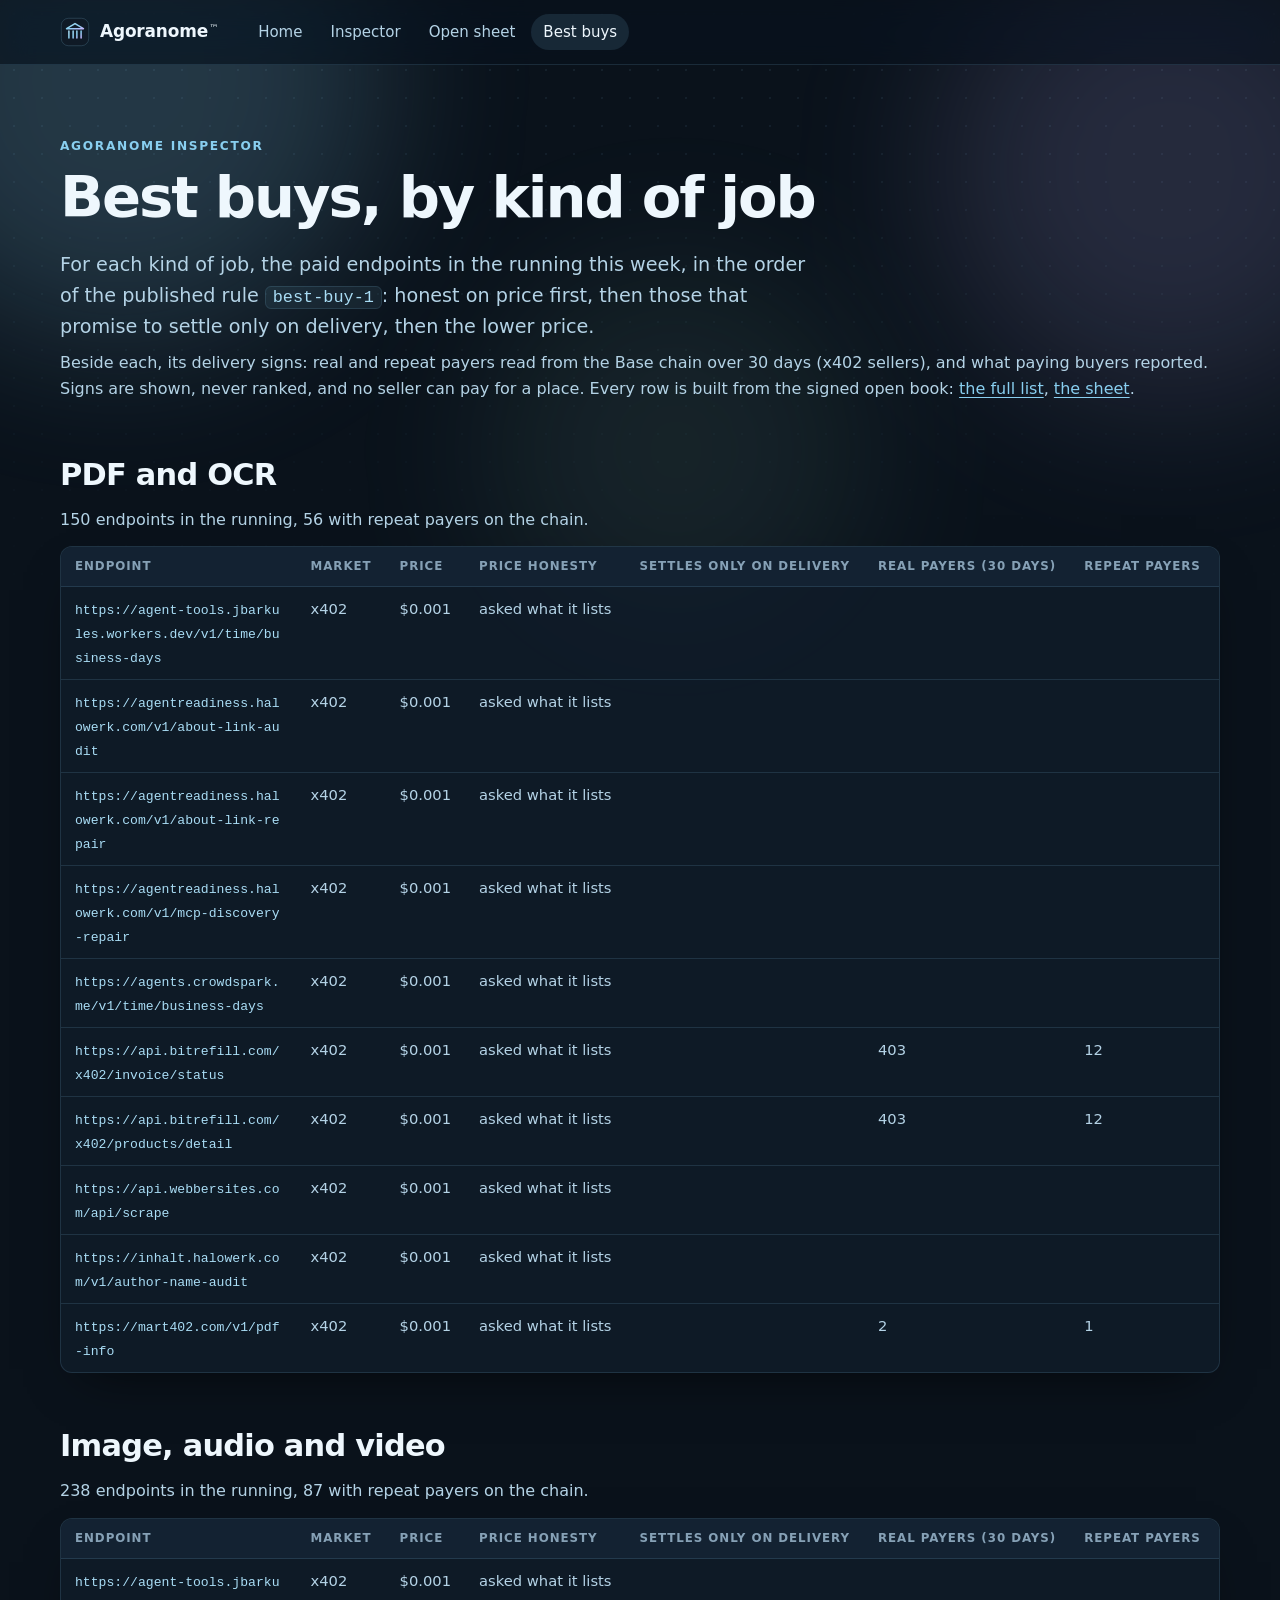
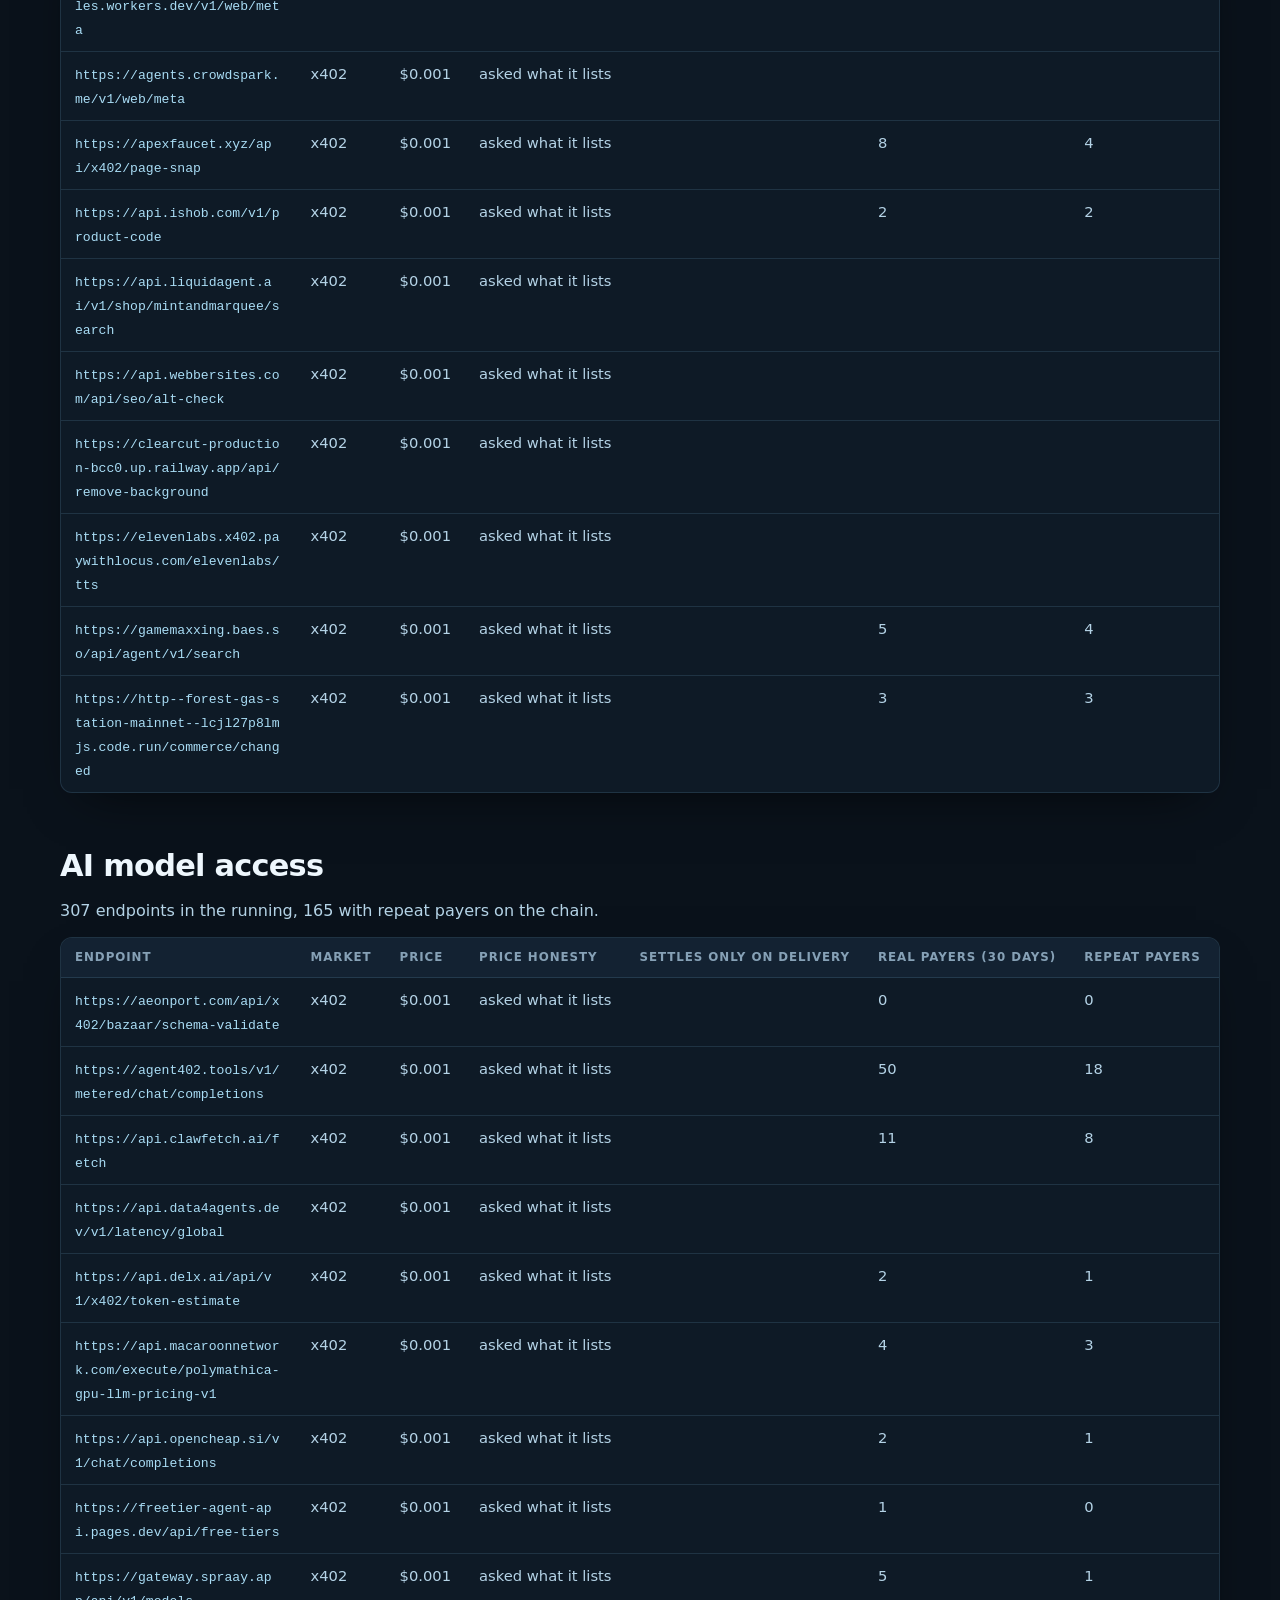
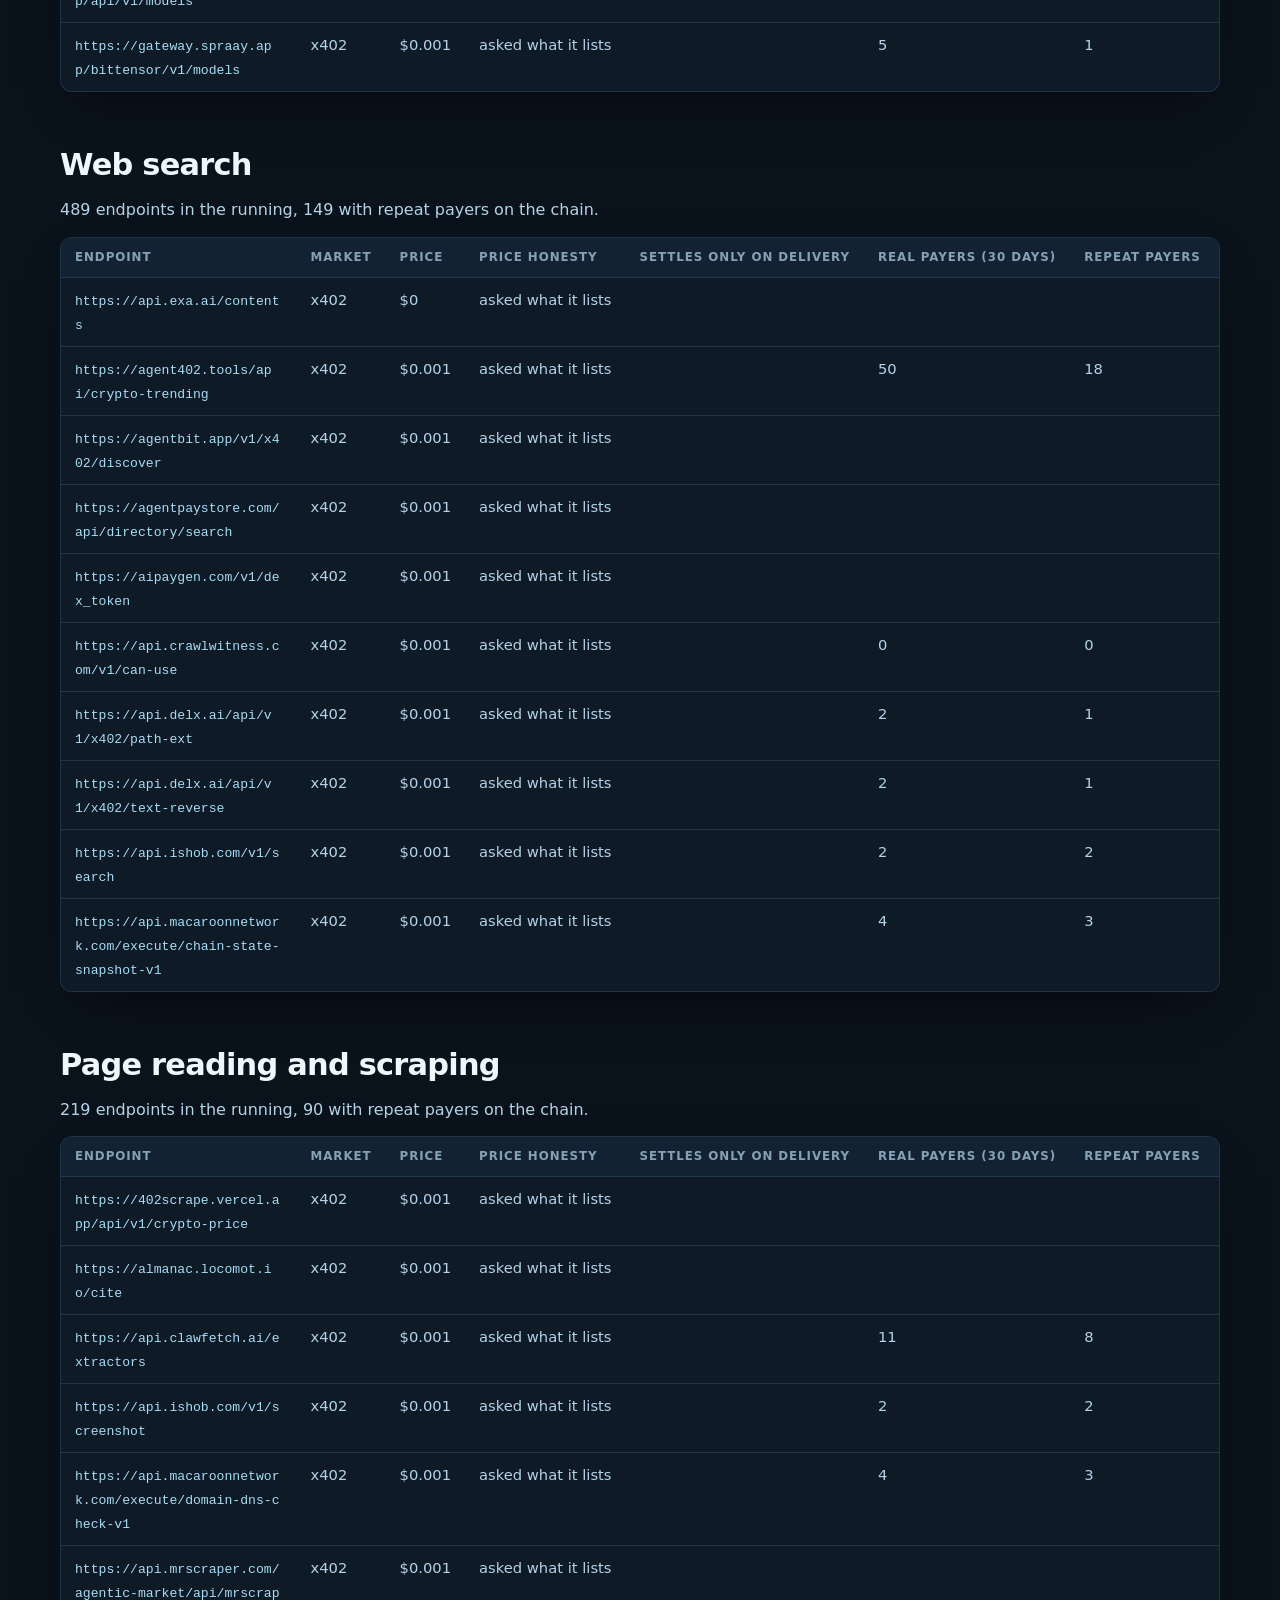
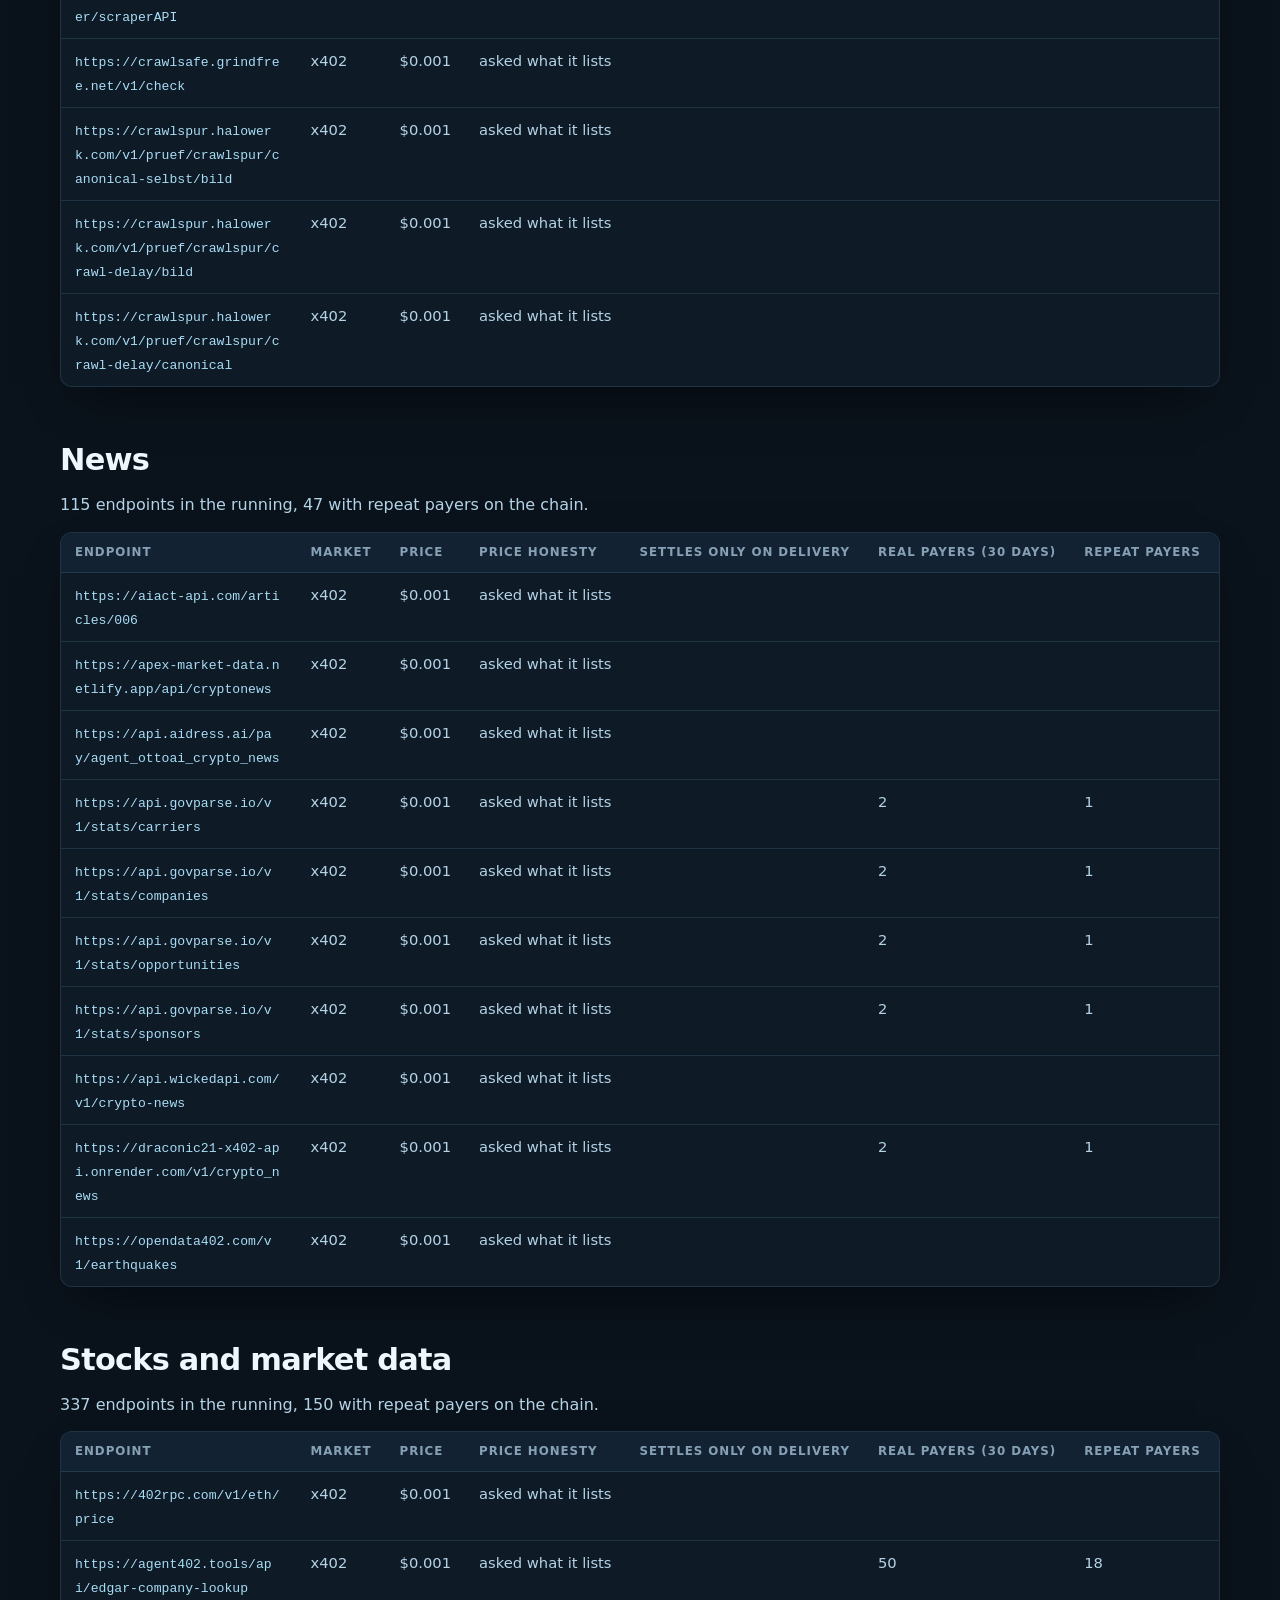
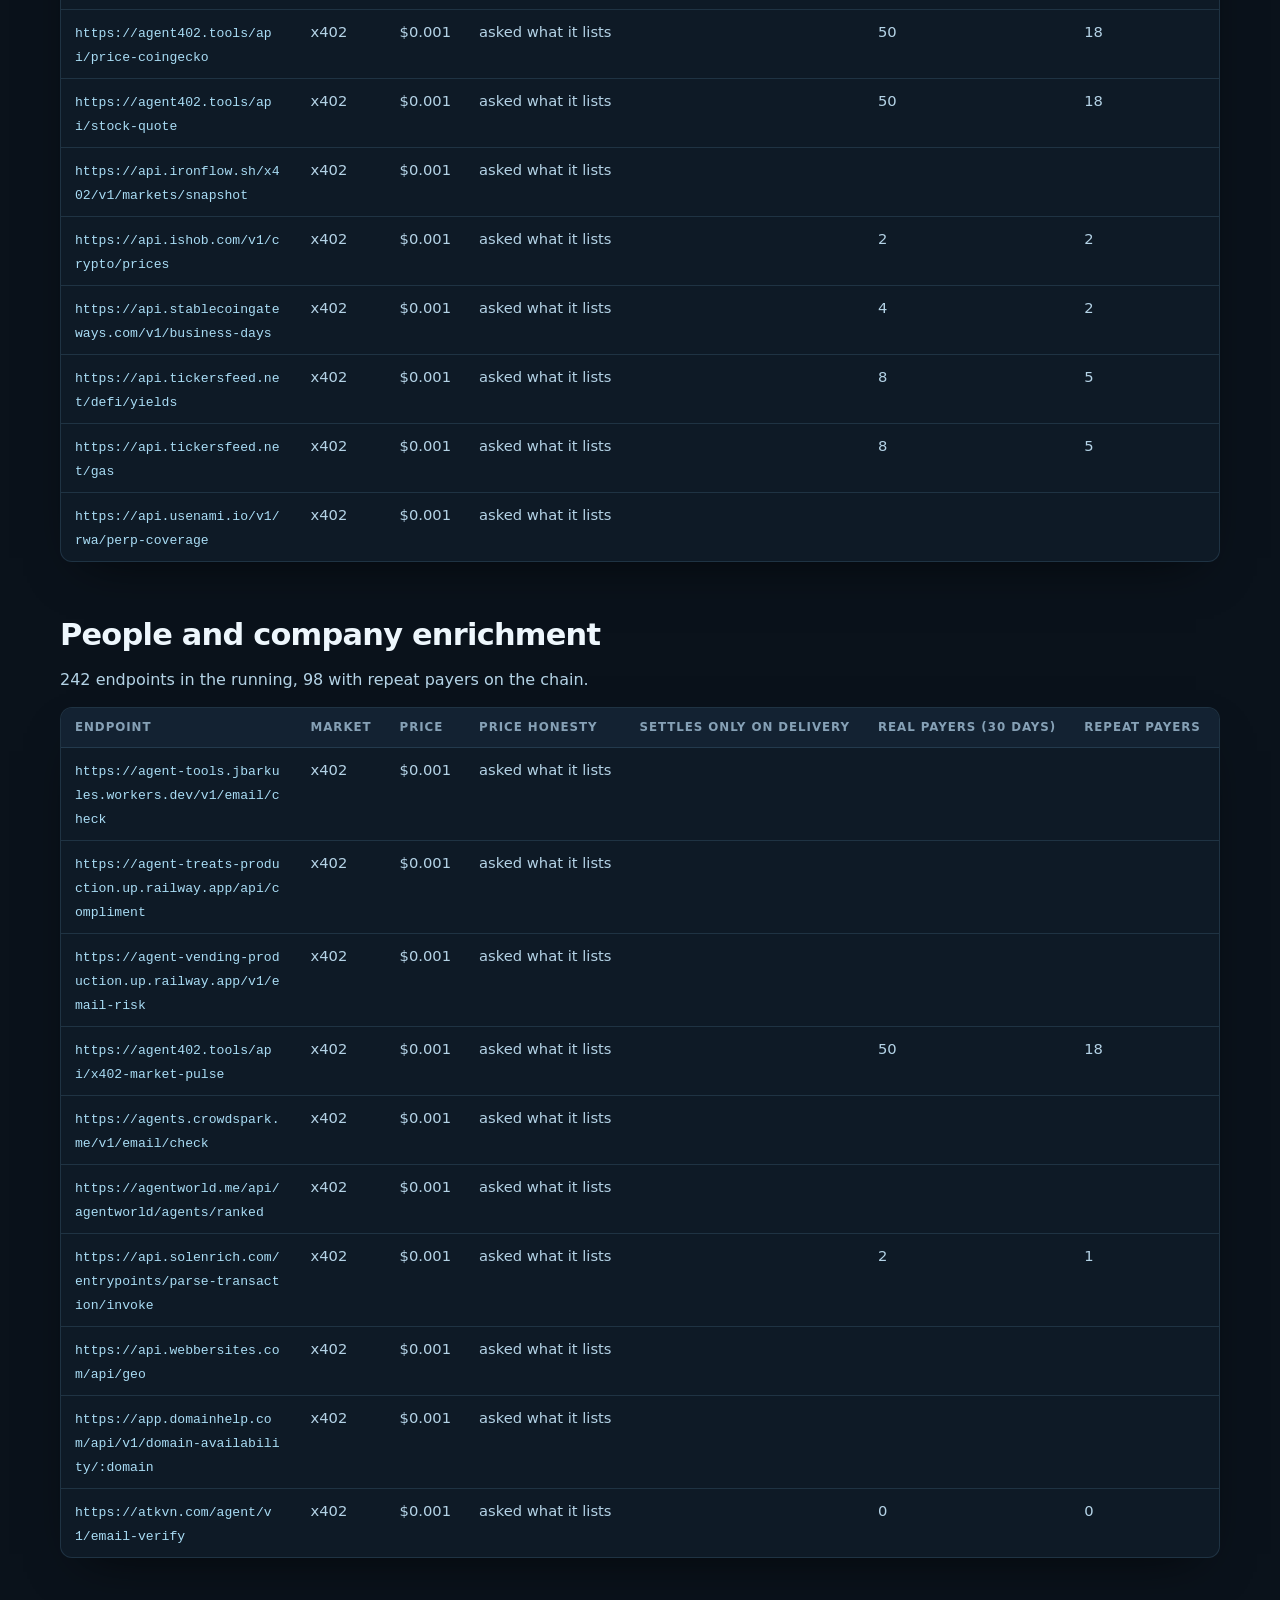
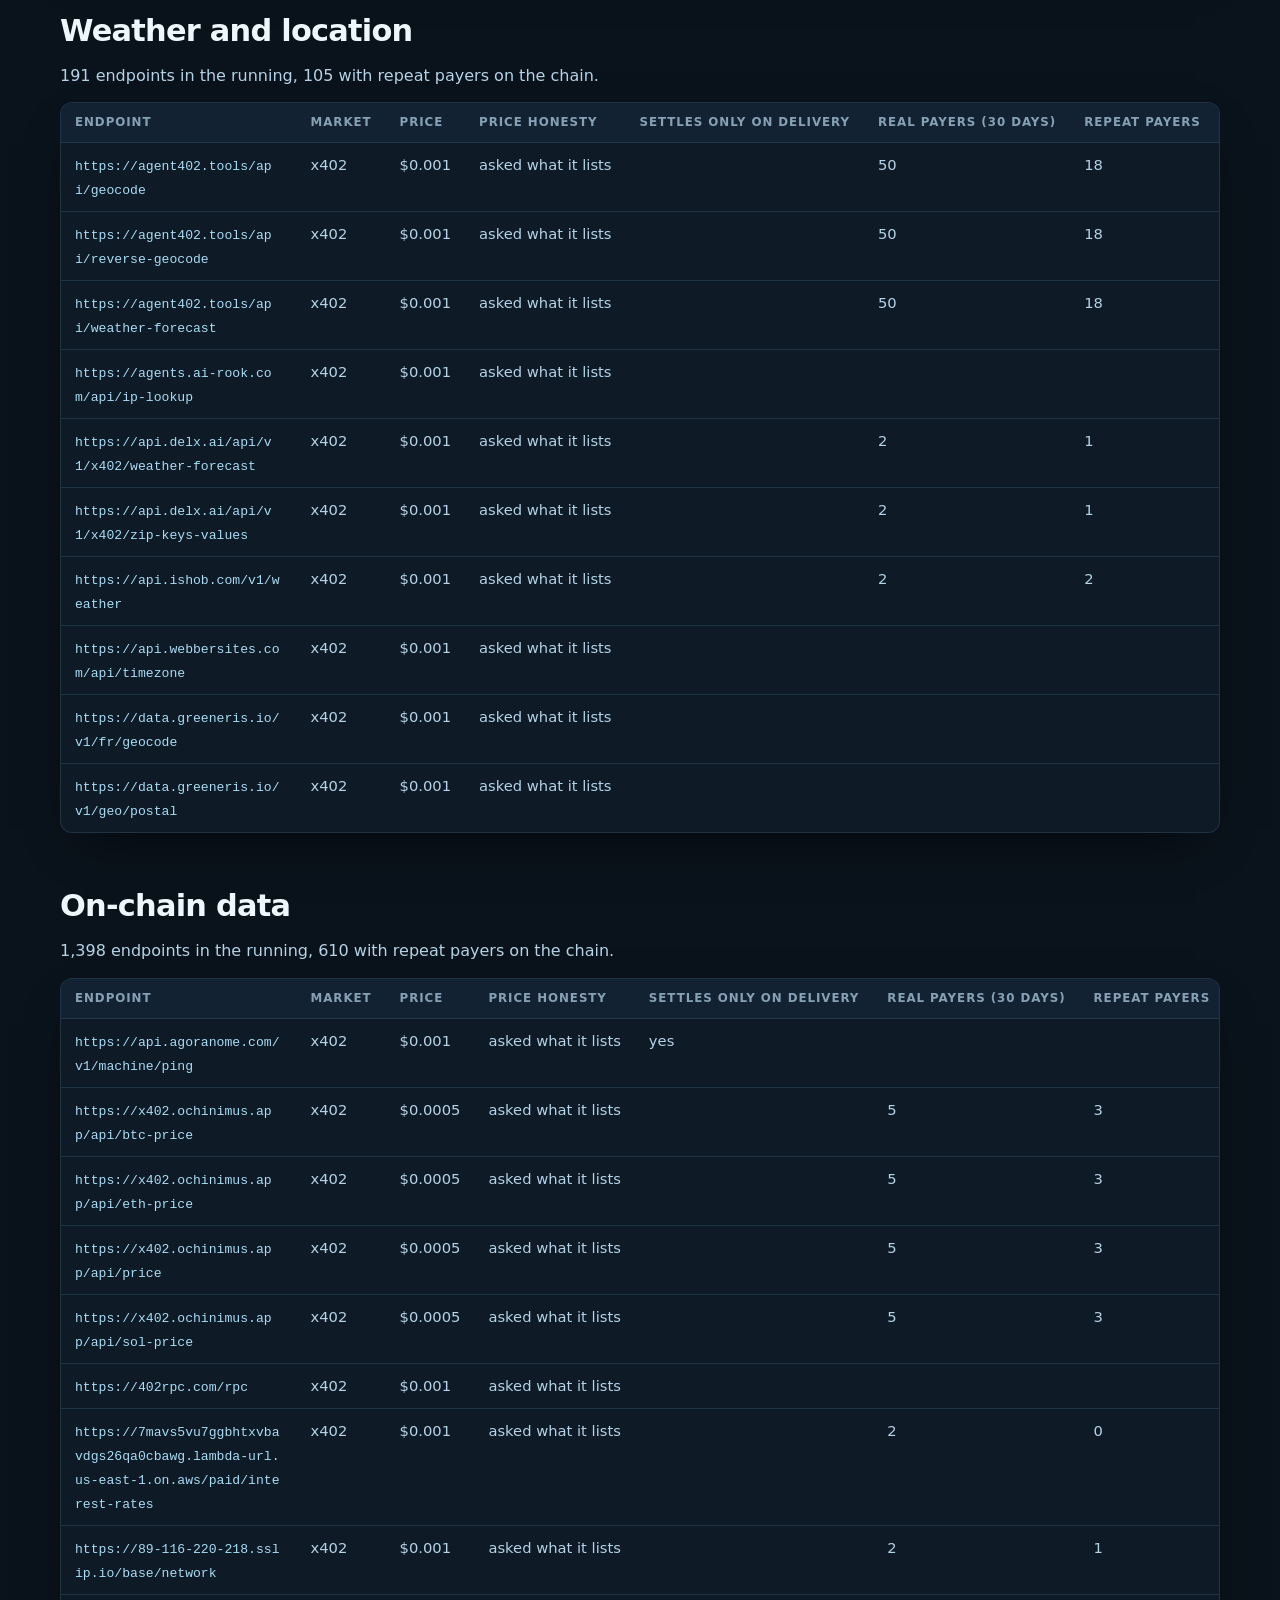
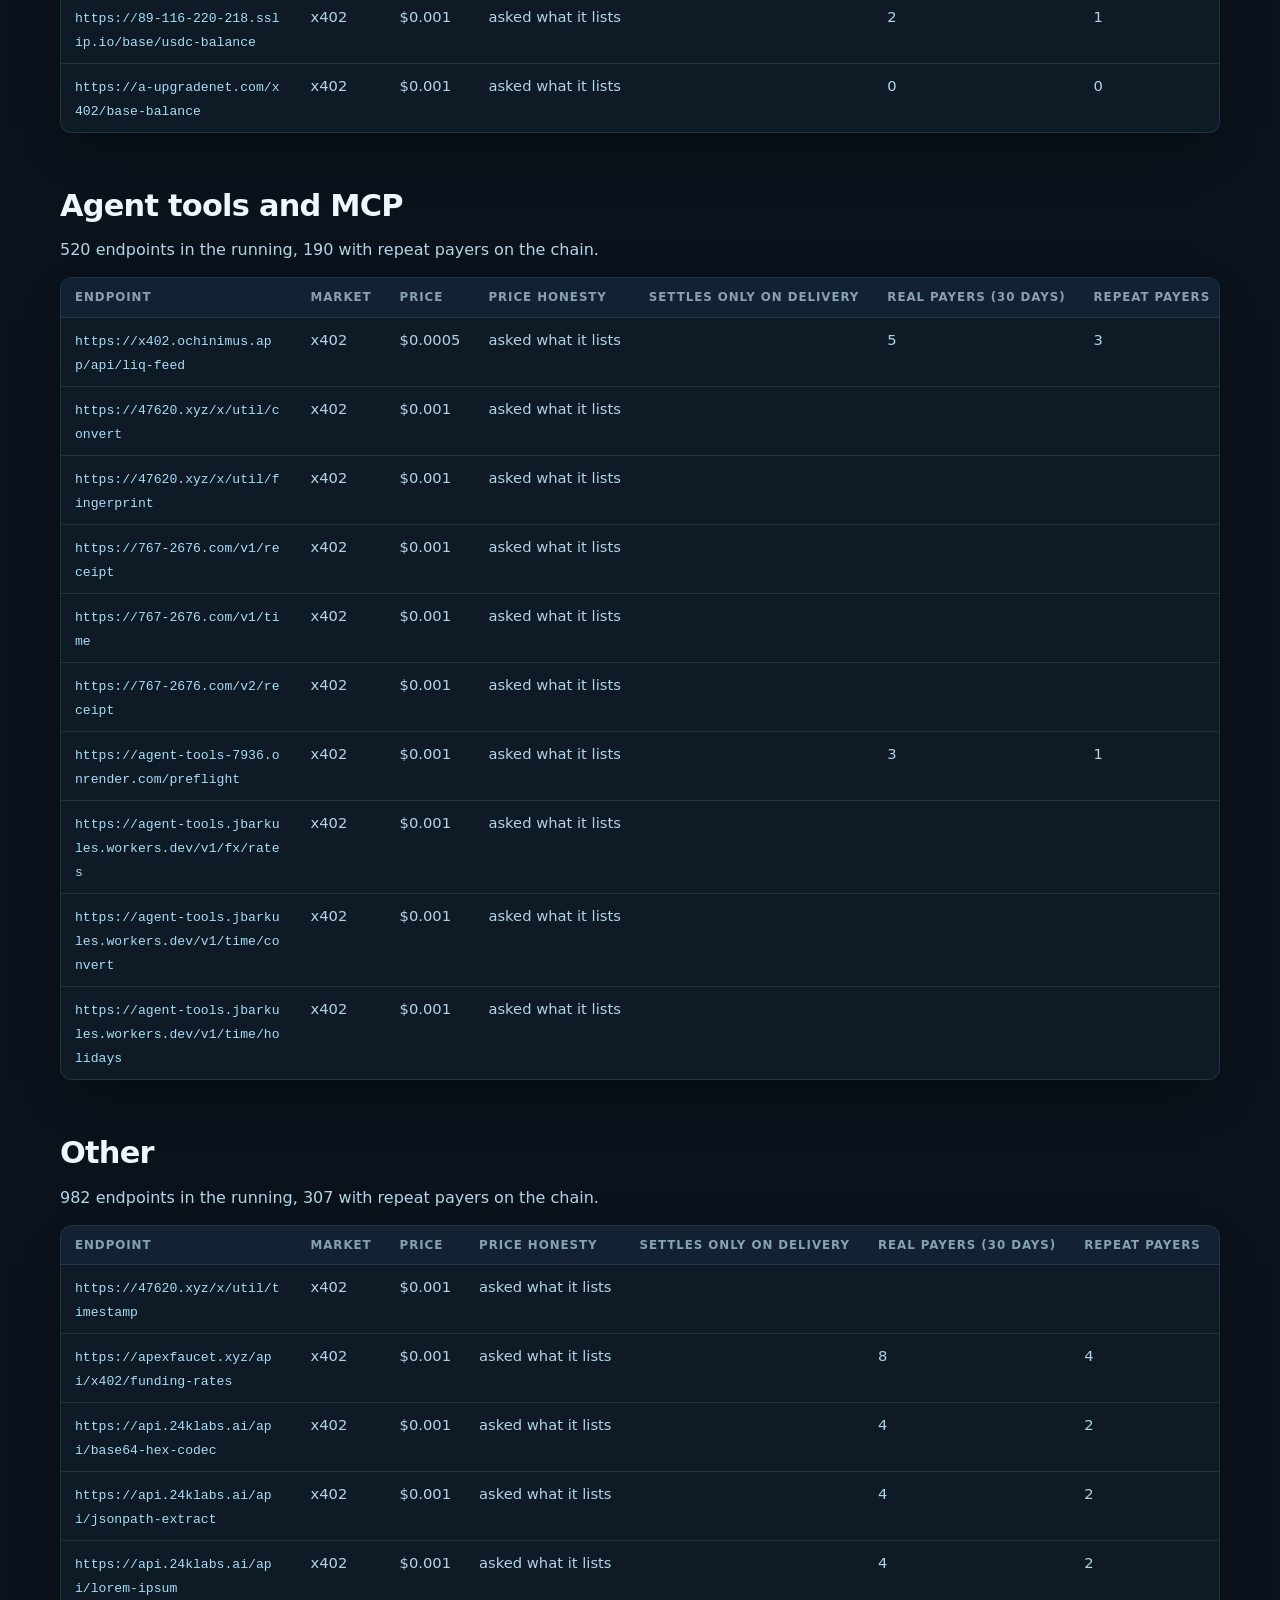
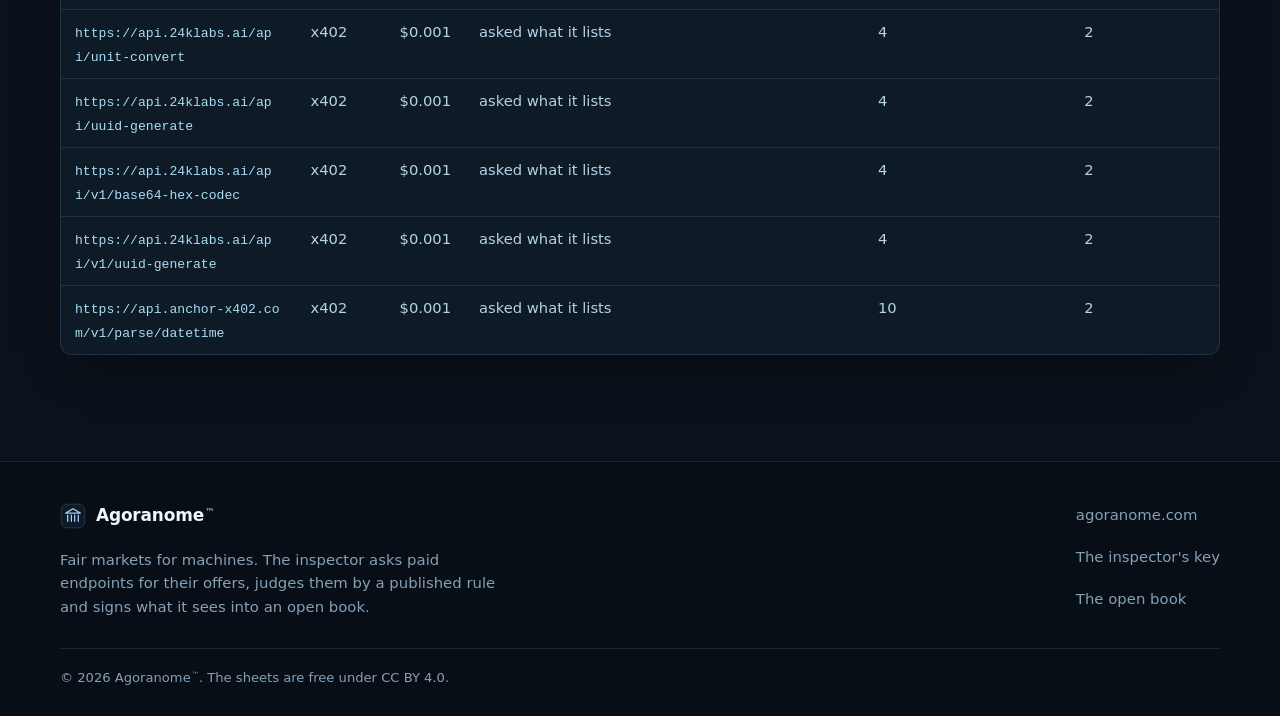
==== commit bd6667b0: "Restated under sheet-2: x402-2026-11-16" ====
--- a/best-buy/index.html
+++ b/best-buy/index.html
@@ -35,8 +35,8 @@
 </p>
 <p>Beside each, its delivery signs: real and repeat payers read from the Base chain over 30 days (x402 sellers),
 and what paying buyers reported. Signs are shown, never ranked, and no seller can pay for a place. Every row is
-built from the signed open book: <a href="../best-buy/2026-11-16-0x42d53fbc95.json">the full list</a>, <a href="../index.html">the sheet</a>.</p>
-<h2>PDF and OCR</h2><p>150 endpoints in the running, 56 with repeat payers on the chain.</p><table><tr><th>Endpoint</th><th>Market</th><th>Price</th><th>Price honesty</th><th>Settles only on delivery</th><th>Real payers (30 days)</th><th>Repeat payers</th><th>Buyers' reports</th></tr><tr><td><code>https://agent-tools.jbarkules.workers.dev/v1/time/business-days</code></td><td>x402</td><td>$0.001</td><td>asked what it lists</td><td></td><td></td><td></td><td></td></tr><tr><td><code>https://agentreadiness.halowerk.com/v1/about-link-audit</code></td><td>x402</td><td>$0.001</td><td>asked what it lists</td><td></td><td></td><td></td><td></td></tr><tr><td><code>https://agentreadiness.halowerk.com/v1/about-link-repair</code></td><td>x402</td><td>$0.001</td><td>asked what it lists</td><td></td><td></td><td></td><td></td></tr><tr><td><code>https://agentreadiness.halowerk.com/v1/mcp-discovery-repair</code></td><td>x402</td><td>$0.001</td><td>asked what it lists</td><td></td><td></td><td></td><td></td></tr><tr><td><code>https://agents.crowdspark.me/v1/time/business-days</code></td><td>x402</td><td>$0.001</td><td>asked what it lists</td><td></td><td></td><td></td><td></td></tr><tr><td><code>https://api.bitrefill.com/x402/invoice/status</code></td><td>x402</td><td>$0.001</td><td>asked what it lists</td><td></td><td>403</td><td>12</td><td></td></tr><tr><td><code>https://api.bitrefill.com/x402/products/detail</code></td><td>x402</td><td>$0.001</td><td>asked what it lists</td><td></td><td>403</td><td>12</td><td></td></tr><tr><td><code>https://api.webbersites.com/api/scrape</code></td><td>x402</td><td>$0.001</td><td>asked what it lists</td><td></td><td></td><td></td><td></td></tr><tr><td><code>https://inhalt.halowerk.com/v1/author-name-audit</code></td><td>x402</td><td>$0.001</td><td>asked what it lists</td><td></td><td></td><td></td><td></td></tr><tr><td><code>https://mart402.com/v1/pdf-info</code></td><td>x402</td><td>$0.001</td><td>asked what it lists</td><td></td><td>2</td><td>1</td><td></td></tr></table><h2>Image, audio and video</h2><p>238 endpoints in the running, 87 with repeat payers on the chain.</p><table><tr><th>Endpoint</th><th>Market</th><th>Price</th><th>Price honesty</th><th>Settles only on delivery</th><th>Real payers (30 days)</th><th>Repeat payers</th><th>Buyers' reports</th></tr><tr><td><code>https://agent-tools.jbarkules.workers.dev/v1/web/meta</code></td><td>x402</td><td>$0.001</td><td>asked what it lists</td><td></td><td></td><td></td><td></td></tr><tr><td><code>https://agents.crowdspark.me/v1/web/meta</code></td><td>x402</td><td>$0.001</td><td>asked what it lists</td><td></td><td></td><td></td><td></td></tr><tr><td><code>https://apexfaucet.xyz/api/x402/page-snap</code></td><td>x402</td><td>$0.001</td><td>asked what it lists</td><td></td><td>8</td><td>4</td><td></td></tr><tr><td><code>https://api.ishob.com/v1/product-code</code></td><td>x402</td><td>$0.001</td><td>asked what it lists</td><td></td><td>2</td><td>2</td><td></td></tr><tr><td><code>https://api.liquidagent.ai/v1/shop/mintandmarquee/search</code></td><td>x402</td><td>$0.001</td><td>asked what it lists</td><td></td><td></td><td></td><td></td></tr><tr><td><code>https://api.webbersites.com/api/seo/alt-check</code></td><td>x402</td><td>$0.001</td><td>asked what it lists</td><td></td><td></td><td></td><td></td></tr><tr><td><code>https://clearcut-production-bcc0.up.railway.app/api/remove-background</code></td><td>x402</td><td>$0.001</td><td>asked what it lists</td><td></td><td></td><td></td><td></td></tr><tr><td><code>https://elevenlabs.x402.paywithlocus.com/elevenlabs/tts</code></td><td>x402</td><td>$0.001</td><td>asked what it lists</td><td></td><td></td><td></td><td></td></tr><tr><td><code>https://gamemaxxing.baes.so/api/agent/v1/search</code></td><td>x402</td><td>$0.001</td><td>asked what it lists</td><td></td><td>5</td><td>4</td><td></td></tr><tr><td><code>https://http--forest-gas-station-mainnet--lcjl27p8lmjs.code.run/commerce/changed</code></td><td>x402</td><td>$0.001</td><td>asked what it lists</td><td></td><td>3</td><td>3</td><td></td></tr></table><h2>AI model access</h2><p>307 endpoints in the running, 165 with repeat payers on the chain.</p><table><tr><th>Endpoint</th><th>Market</th><th>Price</th><th>Price honesty</th><th>Settles only on delivery</th><th>Real payers (30 days)</th><th>Repeat payers</th><th>Buyers' reports</th></tr><tr><td><code>https://aeonport.com/api/x402/bazaar/schema-validate</code></td><td>x402</td><td>$0.001</td><td>asked what it lists</td><td></td><td>0</td><td>0</td><td></td></tr><tr><td><code>https://agent402.tools/v1/metered/chat/completions</code></td><td>x402</td><td>$0.001</td><td>asked what it lists</td><td></td><td>50</td><td>18</td><td></td></tr><tr><td><code>https://api.clawfetch.ai/fetch</code></td><td>x402</td><td>$0.001</td><td>asked what it lists</td><td></td><td>11</td><td>8</td><td></td></tr><tr><td><code>https://api.data4agents.dev/v1/latency/global</code></td><td>x402</td><td>$0.001</td><td>asked what it lists</td><td></td><td></td><td></td><td></td></tr><tr><td><code>https://api.delx.ai/api/v1/x402/token-estimate</code></td><td>x402</td><td>$0.001</td><td>asked what it lists</td><td></td><td>2</td><td>1</td><td></td></tr><tr><td><code>https://api.macaroonnetwork.com/execute/polymathica-gpu-llm-pricing-v1</code></td><td>x402</td><td>$0.001</td><td>asked what it lists</td><td></td><td>4</td><td>3</td><td></td></tr><tr><td><code>https://api.opencheap.si/v1/chat/completions</code></td><td>x402</td><td>$0.001</td><td>asked what it lists</td><td></td><td>2</td><td>1</td><td></td></tr><tr><td><code>https://freetier-agent-api.pages.dev/api/free-tiers</code></td><td>x402</td><td>$0.001</td><td>asked what it lists</td><td></td><td>1</td><td>0</td><td></td></tr><tr><td><code>https://gateway.spraay.app/api/v1/models</code></td><td>x402</td><td>$0.001</td><td>asked what it lists</td><td></td><td>5</td><td>1</td><td></td></tr><tr><td><code>https://gateway.spraay.app/bittensor/v1/models</code></td><td>x402</td><td>$0.001</td><td>asked what it lists</td><td></td><td>5</td><td>1</td><td></td></tr></table><h2>Web search</h2><p>489 endpoints in the running, 149 with repeat payers on the chain.</p><table><tr><th>Endpoint</th><th>Market</th><th>Price</th><th>Price honesty</th><th>Settles only on delivery</th><th>Real payers (30 days)</th><th>Repeat payers</th><th>Buyers' reports</th></tr><tr><td><code>https://api.exa.ai/contents</code></td><td>x402</td><td>$0</td><td>asked what it lists</td><td></td><td></td><td></td><td></td></tr><tr><td><code>https://agentbit.app/v1/x402/discover</code></td><td>x402</td><td>$0.001</td><td>asked what it lists</td><td></td><td></td><td></td><td></td></tr><tr><td><code>https://agentpaystore.com/api/directory/search</code></td><td>x402</td><td>$0.001</td><td>asked what it lists</td><td></td><td></td><td></td><td></td></tr><tr><td><code>https://aipaygen.com/v1/dex_token</code></td><td>x402</td><td>$0.001</td><td>asked what it lists</td><td></td><td></td><td></td><td></td></tr><tr><td><code>https://api.crawlwitness.com/v1/can-use</code></td><td>x402</td><td>$0.001</td><td>asked what it lists</td><td></td><td>0</td><td>0</td><td></td></tr><tr><td><code>https://api.delx.ai/api/v1/x402/path-ext</code></td><td>x402</td><td>$0.001</td><td>asked what it lists</td><td></td><td>2</td><td>1</td><td></td></tr><tr><td><code>https://api.delx.ai/api/v1/x402/text-reverse</code></td><td>x402</td><td>$0.001</td><td>asked what it lists</td><td></td><td>2</td><td>1</td><td></td></tr><tr><td><code>https://api.ishob.com/v1/search</code></td><td>x402</td><td>$0.001</td><td>asked what it lists</td><td></td><td>2</td><td>2</td><td></td></tr><tr><td><code>https://api.macaroonnetwork.com/execute/chain-state-snapshot-v1</code></td><td>x402</td><td>$0.001</td><td>asked what it lists</td><td></td><td>4</td><td>3</td><td></td></tr><tr><td><code>https://api.macaroonnetwork.com/execute/polymathica-research-paper-search-v1</code></td><td>x402</td><td>$0.001</td><td>asked what it lists</td><td></td><td>4</td><td>3</td><td></td></tr></table><h2>Page reading and scraping</h2><p>219 endpoints in the running, 90 with repeat payers on the chain.</p><table><tr><th>Endpoint</th><th>Market</th><th>Price</th><th>Price honesty</th><th>Settles only on delivery</th><th>Real payers (30 days)</th><th>Repeat payers</th><th>Buyers' reports</th></tr><tr><td><code>https://402scrape.vercel.app/api/v1/crypto-price</code></td><td>x402</td><td>$0.001</td><td>asked what it lists</td><td></td><td></td><td></td><td></td></tr><tr><td><code>https://almanac.locomot.io/cite</code></td><td>x402</td><td>$0.001</td><td>asked what it lists</td><td></td><td></td><td></td><td></td></tr><tr><td><code>https://api.clawfetch.ai/extractors</code></td><td>x402</td><td>$0.001</td><td>asked what it lists</td><td></td><td>11</td><td>8</td><td></td></tr><tr><td><code>https://api.ishob.com/v1/screenshot</code></td><td>x402</td><td>$0.001</td><td>asked what it lists</td><td></td><td>2</td><td>2</td><td></td></tr><tr><td><code>https://api.macaroonnetwork.com/execute/domain-dns-check-v1</code></td><td>x402</td><td>$0.001</td><td>asked what it lists</td><td></td><td>4</td><td>3</td><td></td></tr><tr><td><code>https://api.mrscraper.com/agentic-market/api/mrscraper/scraperAPI</code></td><td>x402</td><td>$0.001</td><td>asked what it lists</td><td></td><td></td><td></td><td></td></tr><tr><td><code>https://crawlsafe.grindfree.net/v1/check</code></td><td>x402</td><td>$0.001</td><td>asked what it lists</td><td></td><td></td><td></td><td></td></tr><tr><td><code>https://crawlspur.halowerk.com/v1/pruef/crawlspur/canonical-selbst/bild</code></td><td>x402</td><td>$0.001</td><td>asked what it lists</td><td></td><td></td><td></td><td></td></tr><tr><td><code>https://crawlspur.halowerk.com/v1/pruef/crawlspur/crawl-delay/bild</code></td><td>x402</td><td>$0.001</td><td>asked what it lists</td><td></td><td></td><td></td><td></td></tr><tr><td><code>https://crawlspur.halowerk.com/v1/pruef/crawlspur/crawl-delay/canonical</code></td><td>x402</td><td>$0.001</td><td>asked what it lists</td><td></td><td></td><td></td><td></td></tr></table><h2>News</h2><p>115 endpoints in the running, 47 with repeat payers on the chain.</p><table><tr><th>Endpoint</th><th>Market</th><th>Price</th><th>Price honesty</th><th>Settles only on delivery</th><th>Real payers (30 days)</th><th>Repeat payers</th><th>Buyers' reports</th></tr><tr><td><code>https://aiact-api.com/articles/006</code></td><td>x402</td><td>$0.001</td><td>asked what it lists</td><td></td><td></td><td></td><td></td></tr><tr><td><code>https://apex-market-data.netlify.app/api/cryptonews</code></td><td>x402</td><td>$0.001</td><td>asked what it lists</td><td></td><td></td><td></td><td></td></tr><tr><td><code>https://api.aidress.ai/pay/agent_ottoai_crypto_news</code></td><td>x402</td><td>$0.001</td><td>asked what it lists</td><td></td><td></td><td></td><td></td></tr><tr><td><code>https://api.govparse.io/v1/stats/carriers</code></td><td>x402</td><td>$0.001</td><td>asked what it lists</td><td></td><td>2</td><td>1</td><td></td></tr><tr><td><code>https://api.govparse.io/v1/stats/companies</code></td><td>x402</td><td>$0.001</td><td>asked what it lists</td><td></td><td>2</td><td>1</td><td></td></tr><tr><td><code>https://api.govparse.io/v1/stats/opportunities</code></td><td>x402</td><td>$0.001</td><td>asked what it lists</td><td></td><td>2</td><td>1</td><td></td></tr><tr><td><code>https://api.govparse.io/v1/stats/sponsors</code></td><td>x402</td><td>$0.001</td><td>asked what it lists</td><td></td><td>2</td><td>1</td><td></td></tr><tr><td><code>https://api.wickedapi.com/v1/crypto-news</code></td><td>x402</td><td>$0.001</td><td>asked what it lists</td><td></td><td></td><td></td><td></td></tr><tr><td><code>https://draconic21-x402-api.onrender.com/v1/crypto_news</code></td><td>x402</td><td>$0.001</td><td>asked what it lists</td><td></td><td>2</td><td>1</td><td></td></tr><tr><td><code>https://opendata402.com/v1/earthquakes</code></td><td>x402</td><td>$0.001</td><td>asked what it lists</td><td></td><td></td><td></td><td></td></tr></table><h2>Stocks and market data</h2><p>337 endpoints in the running, 150 with repeat payers on the chain.</p><table><tr><th>Endpoint</th><th>Market</th><th>Price</th><th>Price honesty</th><th>Settles only on delivery</th><th>Real payers (30 days)</th><th>Repeat payers</th><th>Buyers' reports</th></tr><tr><td><code>https://402rpc.com/v1/eth/price</code></td><td>x402</td><td>$0.001</td><td>asked what it lists</td><td></td><td></td><td></td><td></td></tr><tr><td><code>https://agent402.tools/api/edgar-company-lookup</code></td><td>x402</td><td>$0.001</td><td>asked what it lists</td><td></td><td>50</td><td>18</td><td></td></tr><tr><td><code>https://agent402.tools/api/price-coingecko</code></td><td>x402</td><td>$0.001</td><td>asked what it lists</td><td></td><td>50</td><td>18</td><td></td></tr><tr><td><code>https://agent402.tools/api/stock-quote</code></td><td>x402</td><td>$0.001</td><td>asked what it lists</td><td></td><td>50</td><td>18</td><td></td></tr><tr><td><code>https://api.ironflow.sh/x402/v1/markets/snapshot</code></td><td>x402</td><td>$0.001</td><td>asked what it lists</td><td></td><td></td><td></td><td></td></tr><tr><td><code>https://api.ishob.com/v1/crypto/prices</code></td><td>x402</td><td>$0.001</td><td>asked what it lists</td><td></td><td>2</td><td>2</td><td></td></tr><tr><td><code>https://api.tickersfeed.net/defi/yields</code></td><td>x402</td><td>$0.001</td><td>asked what it lists</td><td></td><td>8</td><td>5</td><td></td></tr><tr><td><code>https://api.tickersfeed.net/gas</code></td><td>x402</td><td>$0.001</td><td>asked what it lists</td><td></td><td>8</td><td>5</td><td></td></tr><tr><td><code>https://api.usenami.io/v1/rwa/perp-coverage</code></td><td>x402</td><td>$0.001</td><td>asked what it lists</td><td></td><td></td><td></td><td></td></tr><tr><td><code>https://base-token-lens-phs6048.phs6048.chatgpt.site/api/v1/stocks/report</code></td><td>x402</td><td>$0.001</td><td>asked what it lists</td><td></td><td></td><td></td><td></td></tr></table><h2>People and company enrichment</h2><p>242 endpoints in the running, 98 with repeat payers on the chain.</p><table><tr><th>Endpoint</th><th>Market</th><th>Price</th><th>Price honesty</th><th>Settles only on delivery</th><th>Real payers (30 days)</th><th>Repeat payers</th><th>Buyers' reports</th></tr><tr><td><code>https://agent-tools.jbarkules.workers.dev/v1/email/check</code></td><td>x402</td><td>$0.001</td><td>asked what it lists</td><td></td><td></td><td></td><td></td></tr><tr><td><code>https://agent-treats-production.up.railway.app/api/compliment</code></td><td>x402</td><td>$0.001</td><td>asked what it lists</td><td></td><td></td><td></td><td></td></tr><tr><td><code>https://agent-vending-production.up.railway.app/v1/email-risk</code></td><td>x402</td><td>$0.001</td><td>asked what it lists</td><td></td><td></td><td></td><td></td></tr><tr><td><code>https://agent402.tools/api/x402-market-pulse</code></td><td>x402</td><td>$0.001</td><td>asked what it lists</td><td></td><td>50</td><td>18</td><td></td></tr><tr><td><code>https://agents.crowdspark.me/v1/email/check</code></td><td>x402</td><td>$0.001</td><td>asked what it lists</td><td></td><td></td><td></td><td></td></tr><tr><td><code>https://agentworld.me/api/agentworld/agents/ranked</code></td><td>x402</td><td>$0.001</td><td>asked what it lists</td><td></td><td></td><td></td><td></td></tr><tr><td><code>https://api.solenrich.com/entrypoints/parse-transaction/invoke</code></td><td>x402</td><td>$0.001</td><td>asked what it lists</td><td></td><td>2</td><td>1</td><td></td></tr><tr><td><code>https://api.webbersites.com/api/geo</code></td><td>x402</td><td>$0.001</td><td>asked what it lists</td><td></td><td></td><td></td><td></td></tr><tr><td><code>https://app.domainhelp.com/api/v1/domain-availability/:domain</code></td><td>x402</td><td>$0.001</td><td>asked what it lists</td><td></td><td></td><td></td><td></td></tr><tr><td><code>https://atkvn.com/agent/v1/email-verify</code></td><td>x402</td><td>$0.001</td><td>asked what it lists</td><td></td><td>0</td><td>0</td><td></td></tr></table><h2>Weather and location</h2><p>191 endpoints in the running, 105 with repeat payers on the chain.</p><table><tr><th>Endpoint</th><th>Market</th><th>Price</th><th>Price honesty</th><th>Settles only on delivery</th><th>Real payers (30 days)</th><th>Repeat payers</th><th>Buyers' reports</th></tr><tr><td><code>https://agent402.tools/api/geocode</code></td><td>x402</td><td>$0.001</td><td>asked what it lists</td><td></td><td>50</td><td>18</td><td></td></tr><tr><td><code>https://agent402.tools/api/reverse-geocode</code></td><td>x402</td><td>$0.001</td><td>asked what it lists</td><td></td><td>50</td><td>18</td><td></td></tr><tr><td><code>https://agents.ai-rook.com/api/ip-lookup</code></td><td>x402</td><td>$0.001</td><td>asked what it lists</td><td></td><td></td><td></td><td></td></tr><tr><td><code>https://api.delx.ai/api/v1/x402/weather-forecast</code></td><td>x402</td><td>$0.001</td><td>asked what it lists</td><td></td><td>2</td><td>1</td><td></td></tr><tr><td><code>https://api.delx.ai/api/v1/x402/zip-keys-values</code></td><td>x402</td><td>$0.001</td><td>asked what it lists</td><td></td><td>2</td><td>1</td><td></td></tr><tr><td><code>https://api.ishob.com/v1/weather</code></td><td>x402</td><td>$0.001</td><td>asked what it lists</td><td></td><td>2</td><td>2</td><td></td></tr><tr><td><code>https://api.webbersites.com/api/timezone</code></td><td>x402</td><td>$0.001</td><td>asked what it lists</td><td></td><td></td><td></td><td></td></tr><tr><td><code>https://data.greeneris.io/v1/fr/geocode</code></td><td>x402</td><td>$0.001</td><td>asked what it lists</td><td></td><td></td><td></td><td></td></tr><tr><td><code>https://data.greeneris.io/v1/geo/postal</code></td><td>x402</td><td>$0.001</td><td>asked what it lists</td><td></td><td></td><td></td><td></td></tr><tr><td><code>https://data.greeneris.io/v1/wx/forecast</code></td><td>x402</td><td>$0.001</td><td>asked what it lists</td><td></td><td></td><td></td><td></td></tr></table><h2>On-chain data</h2><p>1,398 endpoints in the running, 610 with repeat payers on the chain.</p><table><tr><th>Endpoint</th><th>Market</th><th>Price</th><th>Price honesty</th><th>Settles only on delivery</th><th>Real payers (30 days)</th><th>Repeat payers</th><th>Buyers' reports</th></tr><tr><td><code>https://api.agoranome.com/v1/machine/ping</code></td><td>x402</td><td>$0.001</td><td>asked what it lists</td><td>yes</td><td></td><td></td><td></td></tr><tr><td><code>https://x402.ochinimus.app/api/btc-price</code></td><td>x402</td><td>$0.0005</td><td>asked what it lists</td><td></td><td>5</td><td>3</td><td></td></tr><tr><td><code>https://x402.ochinimus.app/api/eth-price</code></td><td>x402</td><td>$0.0005</td><td>asked what it lists</td><td></td><td>5</td><td>3</td><td></td></tr><tr><td><code>https://x402.ochinimus.app/api/price</code></td><td>x402</td><td>$0.0005</td><td>asked what it lists</td><td></td><td>5</td><td>3</td><td></td></tr><tr><td><code>https://x402.ochinimus.app/api/sol-price</code></td><td>x402</td><td>$0.0005</td><td>asked what it lists</td><td></td><td>5</td><td>3</td><td></td></tr><tr><td><code>https://402rpc.com/rpc</code></td><td>x402</td><td>$0.001</td><td>asked what it lists</td><td></td><td></td><td></td><td></td></tr><tr><td><code>https://7mavs5vu7ggbhtxvbavdgs26qa0cbawg.lambda-url.us-east-1.on.aws/paid/interest-rates</code></td><td>x402</td><td>$0.001</td><td>asked what it lists</td><td></td><td>2</td><td>0</td><td></td></tr><tr><td><code>https://89-116-220-218.sslip.io/base/network</code></td><td>x402</td><td>$0.001</td><td>asked what it lists</td><td></td><td>2</td><td>1</td><td></td></tr><tr><td><code>https://89-116-220-218.sslip.io/base/usdc-balance</code></td><td>x402</td><td>$0.001</td><td>asked what it lists</td><td></td><td>2</td><td>1</td><td></td></tr><tr><td><code>https://a-upgradenet.com/x402/base-balance</code></td><td>x402</td><td>$0.001</td><td>asked what it lists</td><td></td><td>0</td><td>0</td><td></td></tr></table><h2>Agent tools and MCP</h2><p>520 endpoints in the running, 190 with repeat payers on the chain.</p><table><tr><th>Endpoint</th><th>Market</th><th>Price</th><th>Price honesty</th><th>Settles only on delivery</th><th>Real payers (30 days)</th><th>Repeat payers</th><th>Buyers' reports</th></tr><tr><td><code>https://x402.ochinimus.app/api/liq-feed</code></td><td>x402</td><td>$0.0005</td><td>asked what it lists</td><td></td><td>5</td><td>3</td><td></td></tr><tr><td><code>https://47620.xyz/x/util/convert</code></td><td>x402</td><td>$0.001</td><td>asked what it lists</td><td></td><td></td><td></td><td></td></tr><tr><td><code>https://47620.xyz/x/util/fingerprint</code></td><td>x402</td><td>$0.001</td><td>asked what it lists</td><td></td><td></td><td></td><td></td></tr><tr><td><code>https://767-2676.com/v1/receipt</code></td><td>x402</td><td>$0.001</td><td>asked what it lists</td><td></td><td></td><td></td><td></td></tr><tr><td><code>https://767-2676.com/v1/time</code></td><td>x402</td><td>$0.001</td><td>asked what it lists</td><td></td><td></td><td></td><td></td></tr><tr><td><code>https://767-2676.com/v2/receipt</code></td><td>x402</td><td>$0.001</td><td>asked what it lists</td><td></td><td></td><td></td><td></td></tr><tr><td><code>https://agent-tools-7936.onrender.com/preflight</code></td><td>x402</td><td>$0.001</td><td>asked what it lists</td><td></td><td>3</td><td>1</td><td></td></tr><tr><td><code>https://agent-tools.jbarkules.workers.dev/v1/fx/rates</code></td><td>x402</td><td>$0.001</td><td>asked what it lists</td><td></td><td></td><td></td><td></td></tr><tr><td><code>https://agent-tools.jbarkules.workers.dev/v1/time/convert</code></td><td>x402</td><td>$0.001</td><td>asked what it lists</td><td></td><td></td><td></td><td></td></tr><tr><td><code>https://agent-tools.jbarkules.workers.dev/v1/time/holidays</code></td><td>x402</td><td>$0.001</td><td>asked what it lists</td><td></td><td></td><td></td><td></td></tr></table><h2>Other</h2><p>982 endpoints in the running, 307 with repeat payers on the chain.</p><table><tr><th>Endpoint</th><th>Market</th><th>Price</th><th>Price honesty</th><th>Settles only on delivery</th><th>Real payers (30 days)</th><th>Repeat payers</th><th>Buyers' reports</th></tr><tr><td><code>https://47620.xyz/x/util/timestamp</code></td><td>x402</td><td>$0.001</td><td>asked what it lists</td><td></td><td></td><td></td><td></td></tr><tr><td><code>https://apexfaucet.xyz/api/x402/funding-rates</code></td><td>x402</td><td>$0.001</td><td>asked what it lists</td><td></td><td>8</td><td>4</td><td></td></tr><tr><td><code>https://api.24klabs.ai/api/base64-hex-codec</code></td><td>x402</td><td>$0.001</td><td>asked what it lists</td><td></td><td>4</td><td>2</td><td></td></tr><tr><td><code>https://api.24klabs.ai/api/jsonpath-extract</code></td><td>x402</td><td>$0.001</td><td>asked what it lists</td><td></td><td>4</td><td>2</td><td></td></tr><tr><td><code>https://api.24klabs.ai/api/lorem-ipsum</code></td><td>x402</td><td>$0.001</td><td>asked what it lists</td><td></td><td>4</td><td>2</td><td></td></tr><tr><td><code>https://api.24klabs.ai/api/unit-convert</code></td><td>x402</td><td>$0.001</td><td>asked what it lists</td><td></td><td>4</td><td>2</td><td></td></tr><tr><td><code>https://api.24klabs.ai/api/uuid-generate</code></td><td>x402</td><td>$0.001</td><td>asked what it lists</td><td></td><td>4</td><td>2</td><td></td></tr><tr><td><code>https://api.24klabs.ai/api/v1/base64-hex-codec</code></td><td>x402</td><td>$0.001</td><td>asked what it lists</td><td></td><td>4</td><td>2</td><td></td></tr><tr><td><code>https://api.24klabs.ai/api/v1/uuid-generate</code></td><td>x402</td><td>$0.001</td><td>asked what it lists</td><td></td><td>4</td><td>2</td><td></td></tr><tr><td><code>https://api.anchor-x402.com/v1/parse/datetime</code></td><td>x402</td><td>$0.001</td><td>asked what it lists</td><td></td><td>10</td><td>2</td><td></td></tr></table>
+built from the signed open book: <a href="../best-buy/2026-11-18-0x6be3ac038e.json">the full list</a>, <a href="../index.html">the sheet</a>.</p>
+<h2>PDF and OCR</h2><p>150 endpoints in the running, 56 with repeat payers on the chain.</p><table><tr><th>Endpoint</th><th>Market</th><th>Price</th><th>Price honesty</th><th>Settles only on delivery</th><th>Real payers (30 days)</th><th>Repeat payers</th><th>Buyers' reports</th></tr><tr><td><code>https://agent-tools.jbarkules.workers.dev/v1/time/business-days</code></td><td>x402</td><td>$0.001</td><td>asked what it lists</td><td></td><td></td><td></td><td></td></tr><tr><td><code>https://agentreadiness.halowerk.com/v1/about-link-audit</code></td><td>x402</td><td>$0.001</td><td>asked what it lists</td><td></td><td></td><td></td><td></td></tr><tr><td><code>https://agentreadiness.halowerk.com/v1/about-link-repair</code></td><td>x402</td><td>$0.001</td><td>asked what it lists</td><td></td><td></td><td></td><td></td></tr><tr><td><code>https://agentreadiness.halowerk.com/v1/mcp-discovery-repair</code></td><td>x402</td><td>$0.001</td><td>asked what it lists</td><td></td><td></td><td></td><td></td></tr><tr><td><code>https://agents.crowdspark.me/v1/time/business-days</code></td><td>x402</td><td>$0.001</td><td>asked what it lists</td><td></td><td></td><td></td><td></td></tr><tr><td><code>https://api.bitrefill.com/x402/invoice/status</code></td><td>x402</td><td>$0.001</td><td>asked what it lists</td><td></td><td>403</td><td>12</td><td></td></tr><tr><td><code>https://api.bitrefill.com/x402/products/detail</code></td><td>x402</td><td>$0.001</td><td>asked what it lists</td><td></td><td>403</td><td>12</td><td></td></tr><tr><td><code>https://api.webbersites.com/api/scrape</code></td><td>x402</td><td>$0.001</td><td>asked what it lists</td><td></td><td></td><td></td><td></td></tr><tr><td><code>https://inhalt.halowerk.com/v1/author-name-audit</code></td><td>x402</td><td>$0.001</td><td>asked what it lists</td><td></td><td></td><td></td><td></td></tr><tr><td><code>https://mart402.com/v1/pdf-info</code></td><td>x402</td><td>$0.001</td><td>asked what it lists</td><td></td><td>2</td><td>1</td><td></td></tr></table><h2>Image, audio and video</h2><p>238 endpoints in the running, 87 with repeat payers on the chain.</p><table><tr><th>Endpoint</th><th>Market</th><th>Price</th><th>Price honesty</th><th>Settles only on delivery</th><th>Real payers (30 days)</th><th>Repeat payers</th><th>Buyers' reports</th></tr><tr><td><code>https://agent-tools.jbarkules.workers.dev/v1/web/meta</code></td><td>x402</td><td>$0.001</td><td>asked what it lists</td><td></td><td></td><td></td><td></td></tr><tr><td><code>https://agents.crowdspark.me/v1/web/meta</code></td><td>x402</td><td>$0.001</td><td>asked what it lists</td><td></td><td></td><td></td><td></td></tr><tr><td><code>https://apexfaucet.xyz/api/x402/page-snap</code></td><td>x402</td><td>$0.001</td><td>asked what it lists</td><td></td><td>8</td><td>4</td><td></td></tr><tr><td><code>https://api.ishob.com/v1/product-code</code></td><td>x402</td><td>$0.001</td><td>asked what it lists</td><td></td><td>2</td><td>2</td><td></td></tr><tr><td><code>https://api.liquidagent.ai/v1/shop/mintandmarquee/search</code></td><td>x402</td><td>$0.001</td><td>asked what it lists</td><td></td><td></td><td></td><td></td></tr><tr><td><code>https://api.webbersites.com/api/seo/alt-check</code></td><td>x402</td><td>$0.001</td><td>asked what it lists</td><td></td><td></td><td></td><td></td></tr><tr><td><code>https://clearcut-production-bcc0.up.railway.app/api/remove-background</code></td><td>x402</td><td>$0.001</td><td>asked what it lists</td><td></td><td></td><td></td><td></td></tr><tr><td><code>https://elevenlabs.x402.paywithlocus.com/elevenlabs/tts</code></td><td>x402</td><td>$0.001</td><td>asked what it lists</td><td></td><td></td><td></td><td></td></tr><tr><td><code>https://gamemaxxing.baes.so/api/agent/v1/search</code></td><td>x402</td><td>$0.001</td><td>asked what it lists</td><td></td><td>5</td><td>4</td><td></td></tr><tr><td><code>https://http--forest-gas-station-mainnet--lcjl27p8lmjs.code.run/commerce/changed</code></td><td>x402</td><td>$0.001</td><td>asked what it lists</td><td></td><td>3</td><td>3</td><td></td></tr></table><h2>AI model access</h2><p>307 endpoints in the running, 165 with repeat payers on the chain.</p><table><tr><th>Endpoint</th><th>Market</th><th>Price</th><th>Price honesty</th><th>Settles only on delivery</th><th>Real payers (30 days)</th><th>Repeat payers</th><th>Buyers' reports</th></tr><tr><td><code>https://aeonport.com/api/x402/bazaar/schema-validate</code></td><td>x402</td><td>$0.001</td><td>asked what it lists</td><td></td><td>0</td><td>0</td><td></td></tr><tr><td><code>https://agent402.tools/v1/metered/chat/completions</code></td><td>x402</td><td>$0.001</td><td>asked what it lists</td><td></td><td>50</td><td>18</td><td></td></tr><tr><td><code>https://api.clawfetch.ai/fetch</code></td><td>x402</td><td>$0.001</td><td>asked what it lists</td><td></td><td>11</td><td>8</td><td></td></tr><tr><td><code>https://api.data4agents.dev/v1/latency/global</code></td><td>x402</td><td>$0.001</td><td>asked what it lists</td><td></td><td></td><td></td><td></td></tr><tr><td><code>https://api.delx.ai/api/v1/x402/token-estimate</code></td><td>x402</td><td>$0.001</td><td>asked what it lists</td><td></td><td>2</td><td>1</td><td></td></tr><tr><td><code>https://api.macaroonnetwork.com/execute/polymathica-gpu-llm-pricing-v1</code></td><td>x402</td><td>$0.001</td><td>asked what it lists</td><td></td><td>4</td><td>3</td><td></td></tr><tr><td><code>https://api.opencheap.si/v1/chat/completions</code></td><td>x402</td><td>$0.001</td><td>asked what it lists</td><td></td><td>2</td><td>1</td><td></td></tr><tr><td><code>https://freetier-agent-api.pages.dev/api/free-tiers</code></td><td>x402</td><td>$0.001</td><td>asked what it lists</td><td></td><td>1</td><td>0</td><td></td></tr><tr><td><code>https://gateway.spraay.app/api/v1/models</code></td><td>x402</td><td>$0.001</td><td>asked what it lists</td><td></td><td>5</td><td>1</td><td></td></tr><tr><td><code>https://gateway.spraay.app/bittensor/v1/models</code></td><td>x402</td><td>$0.001</td><td>asked what it lists</td><td></td><td>5</td><td>1</td><td></td></tr></table><h2>Web search</h2><p>489 endpoints in the running, 149 with repeat payers on the chain.</p><table><tr><th>Endpoint</th><th>Market</th><th>Price</th><th>Price honesty</th><th>Settles only on delivery</th><th>Real payers (30 days)</th><th>Repeat payers</th><th>Buyers' reports</th></tr><tr><td><code>https://api.exa.ai/contents</code></td><td>x402</td><td>$0</td><td>asked what it lists</td><td></td><td></td><td></td><td></td></tr><tr><td><code>https://agent402.tools/api/crypto-trending</code></td><td>x402</td><td>$0.001</td><td>asked what it lists</td><td></td><td>50</td><td>18</td><td></td></tr><tr><td><code>https://agentbit.app/v1/x402/discover</code></td><td>x402</td><td>$0.001</td><td>asked what it lists</td><td></td><td></td><td></td><td></td></tr><tr><td><code>https://agentpaystore.com/api/directory/search</code></td><td>x402</td><td>$0.001</td><td>asked what it lists</td><td></td><td></td><td></td><td></td></tr><tr><td><code>https://aipaygen.com/v1/dex_token</code></td><td>x402</td><td>$0.001</td><td>asked what it lists</td><td></td><td></td><td></td><td></td></tr><tr><td><code>https://api.crawlwitness.com/v1/can-use</code></td><td>x402</td><td>$0.001</td><td>asked what it lists</td><td></td><td>0</td><td>0</td><td></td></tr><tr><td><code>https://api.delx.ai/api/v1/x402/path-ext</code></td><td>x402</td><td>$0.001</td><td>asked what it lists</td><td></td><td>2</td><td>1</td><td></td></tr><tr><td><code>https://api.delx.ai/api/v1/x402/text-reverse</code></td><td>x402</td><td>$0.001</td><td>asked what it lists</td><td></td><td>2</td><td>1</td><td></td></tr><tr><td><code>https://api.ishob.com/v1/search</code></td><td>x402</td><td>$0.001</td><td>asked what it lists</td><td></td><td>2</td><td>2</td><td></td></tr><tr><td><code>https://api.macaroonnetwork.com/execute/chain-state-snapshot-v1</code></td><td>x402</td><td>$0.001</td><td>asked what it lists</td><td></td><td>4</td><td>3</td><td></td></tr></table><h2>Page reading and scraping</h2><p>219 endpoints in the running, 90 with repeat payers on the chain.</p><table><tr><th>Endpoint</th><th>Market</th><th>Price</th><th>Price honesty</th><th>Settles only on delivery</th><th>Real payers (30 days)</th><th>Repeat payers</th><th>Buyers' reports</th></tr><tr><td><code>https://402scrape.vercel.app/api/v1/crypto-price</code></td><td>x402</td><td>$0.001</td><td>asked what it lists</td><td></td><td></td><td></td><td></td></tr><tr><td><code>https://almanac.locomot.io/cite</code></td><td>x402</td><td>$0.001</td><td>asked what it lists</td><td></td><td></td><td></td><td></td></tr><tr><td><code>https://api.clawfetch.ai/extractors</code></td><td>x402</td><td>$0.001</td><td>asked what it lists</td><td></td><td>11</td><td>8</td><td></td></tr><tr><td><code>https://api.ishob.com/v1/screenshot</code></td><td>x402</td><td>$0.001</td><td>asked what it lists</td><td></td><td>2</td><td>2</td><td></td></tr><tr><td><code>https://api.macaroonnetwork.com/execute/domain-dns-check-v1</code></td><td>x402</td><td>$0.001</td><td>asked what it lists</td><td></td><td>4</td><td>3</td><td></td></tr><tr><td><code>https://api.mrscraper.com/agentic-market/api/mrscraper/scraperAPI</code></td><td>x402</td><td>$0.001</td><td>asked what it lists</td><td></td><td></td><td></td><td></td></tr><tr><td><code>https://crawlsafe.grindfree.net/v1/check</code></td><td>x402</td><td>$0.001</td><td>asked what it lists</td><td></td><td></td><td></td><td></td></tr><tr><td><code>https://crawlspur.halowerk.com/v1/pruef/crawlspur/canonical-selbst/bild</code></td><td>x402</td><td>$0.001</td><td>asked what it lists</td><td></td><td></td><td></td><td></td></tr><tr><td><code>https://crawlspur.halowerk.com/v1/pruef/crawlspur/crawl-delay/bild</code></td><td>x402</td><td>$0.001</td><td>asked what it lists</td><td></td><td></td><td></td><td></td></tr><tr><td><code>https://crawlspur.halowerk.com/v1/pruef/crawlspur/crawl-delay/canonical</code></td><td>x402</td><td>$0.001</td><td>asked what it lists</td><td></td><td></td><td></td><td></td></tr></table><h2>News</h2><p>115 endpoints in the running, 47 with repeat payers on the chain.</p><table><tr><th>Endpoint</th><th>Market</th><th>Price</th><th>Price honesty</th><th>Settles only on delivery</th><th>Real payers (30 days)</th><th>Repeat payers</th><th>Buyers' reports</th></tr><tr><td><code>https://aiact-api.com/articles/006</code></td><td>x402</td><td>$0.001</td><td>asked what it lists</td><td></td><td></td><td></td><td></td></tr><tr><td><code>https://apex-market-data.netlify.app/api/cryptonews</code></td><td>x402</td><td>$0.001</td><td>asked what it lists</td><td></td><td></td><td></td><td></td></tr><tr><td><code>https://api.aidress.ai/pay/agent_ottoai_crypto_news</code></td><td>x402</td><td>$0.001</td><td>asked what it lists</td><td></td><td></td><td></td><td></td></tr><tr><td><code>https://api.govparse.io/v1/stats/carriers</code></td><td>x402</td><td>$0.001</td><td>asked what it lists</td><td></td><td>2</td><td>1</td><td></td></tr><tr><td><code>https://api.govparse.io/v1/stats/companies</code></td><td>x402</td><td>$0.001</td><td>asked what it lists</td><td></td><td>2</td><td>1</td><td></td></tr><tr><td><code>https://api.govparse.io/v1/stats/opportunities</code></td><td>x402</td><td>$0.001</td><td>asked what it lists</td><td></td><td>2</td><td>1</td><td></td></tr><tr><td><code>https://api.govparse.io/v1/stats/sponsors</code></td><td>x402</td><td>$0.001</td><td>asked what it lists</td><td></td><td>2</td><td>1</td><td></td></tr><tr><td><code>https://api.wickedapi.com/v1/crypto-news</code></td><td>x402</td><td>$0.001</td><td>asked what it lists</td><td></td><td></td><td></td><td></td></tr><tr><td><code>https://draconic21-x402-api.onrender.com/v1/crypto_news</code></td><td>x402</td><td>$0.001</td><td>asked what it lists</td><td></td><td>2</td><td>1</td><td></td></tr><tr><td><code>https://opendata402.com/v1/earthquakes</code></td><td>x402</td><td>$0.001</td><td>asked what it lists</td><td></td><td></td><td></td><td></td></tr></table><h2>Stocks and market data</h2><p>337 endpoints in the running, 150 with repeat payers on the chain.</p><table><tr><th>Endpoint</th><th>Market</th><th>Price</th><th>Price honesty</th><th>Settles only on delivery</th><th>Real payers (30 days)</th><th>Repeat payers</th><th>Buyers' reports</th></tr><tr><td><code>https://402rpc.com/v1/eth/price</code></td><td>x402</td><td>$0.001</td><td>asked what it lists</td><td></td><td></td><td></td><td></td></tr><tr><td><code>https://agent402.tools/api/edgar-company-lookup</code></td><td>x402</td><td>$0.001</td><td>asked what it lists</td><td></td><td>50</td><td>18</td><td></td></tr><tr><td><code>https://agent402.tools/api/price-coingecko</code></td><td>x402</td><td>$0.001</td><td>asked what it lists</td><td></td><td>50</td><td>18</td><td></td></tr><tr><td><code>https://agent402.tools/api/stock-quote</code></td><td>x402</td><td>$0.001</td><td>asked what it lists</td><td></td><td>50</td><td>18</td><td></td></tr><tr><td><code>https://api.ironflow.sh/x402/v1/markets/snapshot</code></td><td>x402</td><td>$0.001</td><td>asked what it lists</td><td></td><td></td><td></td><td></td></tr><tr><td><code>https://api.ishob.com/v1/crypto/prices</code></td><td>x402</td><td>$0.001</td><td>asked what it lists</td><td></td><td>2</td><td>2</td><td></td></tr><tr><td><code>https://api.stablecoingateways.com/v1/business-days</code></td><td>x402</td><td>$0.001</td><td>asked what it lists</td><td></td><td>4</td><td>2</td><td></td></tr><tr><td><code>https://api.tickersfeed.net/defi/yields</code></td><td>x402</td><td>$0.001</td><td>asked what it lists</td><td></td><td>8</td><td>5</td><td></td></tr><tr><td><code>https://api.tickersfeed.net/gas</code></td><td>x402</td><td>$0.001</td><td>asked what it lists</td><td></td><td>8</td><td>5</td><td></td></tr><tr><td><code>https://api.usenami.io/v1/rwa/perp-coverage</code></td><td>x402</td><td>$0.001</td><td>asked what it lists</td><td></td><td></td><td></td><td></td></tr></table><h2>People and company enrichment</h2><p>242 endpoints in the running, 98 with repeat payers on the chain.</p><table><tr><th>Endpoint</th><th>Market</th><th>Price</th><th>Price honesty</th><th>Settles only on delivery</th><th>Real payers (30 days)</th><th>Repeat payers</th><th>Buyers' reports</th></tr><tr><td><code>https://agent-tools.jbarkules.workers.dev/v1/email/check</code></td><td>x402</td><td>$0.001</td><td>asked what it lists</td><td></td><td></td><td></td><td></td></tr><tr><td><code>https://agent-treats-production.up.railway.app/api/compliment</code></td><td>x402</td><td>$0.001</td><td>asked what it lists</td><td></td><td></td><td></td><td></td></tr><tr><td><code>https://agent-vending-production.up.railway.app/v1/email-risk</code></td><td>x402</td><td>$0.001</td><td>asked what it lists</td><td></td><td></td><td></td><td></td></tr><tr><td><code>https://agent402.tools/api/x402-market-pulse</code></td><td>x402</td><td>$0.001</td><td>asked what it lists</td><td></td><td>50</td><td>18</td><td></td></tr><tr><td><code>https://agents.crowdspark.me/v1/email/check</code></td><td>x402</td><td>$0.001</td><td>asked what it lists</td><td></td><td></td><td></td><td></td></tr><tr><td><code>https://agentworld.me/api/agentworld/agents/ranked</code></td><td>x402</td><td>$0.001</td><td>asked what it lists</td><td></td><td></td><td></td><td></td></tr><tr><td><code>https://api.solenrich.com/entrypoints/parse-transaction/invoke</code></td><td>x402</td><td>$0.001</td><td>asked what it lists</td><td></td><td>2</td><td>1</td><td></td></tr><tr><td><code>https://api.webbersites.com/api/geo</code></td><td>x402</td><td>$0.001</td><td>asked what it lists</td><td></td><td></td><td></td><td></td></tr><tr><td><code>https://app.domainhelp.com/api/v1/domain-availability/:domain</code></td><td>x402</td><td>$0.001</td><td>asked what it lists</td><td></td><td></td><td></td><td></td></tr><tr><td><code>https://atkvn.com/agent/v1/email-verify</code></td><td>x402</td><td>$0.001</td><td>asked what it lists</td><td></td><td>0</td><td>0</td><td></td></tr></table><h2>Weather and location</h2><p>191 endpoints in the running, 105 with repeat payers on the chain.</p><table><tr><th>Endpoint</th><th>Market</th><th>Price</th><th>Price honesty</th><th>Settles only on delivery</th><th>Real payers (30 days)</th><th>Repeat payers</th><th>Buyers' reports</th></tr><tr><td><code>https://agent402.tools/api/geocode</code></td><td>x402</td><td>$0.001</td><td>asked what it lists</td><td></td><td>50</td><td>18</td><td></td></tr><tr><td><code>https://agent402.tools/api/reverse-geocode</code></td><td>x402</td><td>$0.001</td><td>asked what it lists</td><td></td><td>50</td><td>18</td><td></td></tr><tr><td><code>https://agent402.tools/api/weather-forecast</code></td><td>x402</td><td>$0.001</td><td>asked what it lists</td><td></td><td>50</td><td>18</td><td></td></tr><tr><td><code>https://agents.ai-rook.com/api/ip-lookup</code></td><td>x402</td><td>$0.001</td><td>asked what it lists</td><td></td><td></td><td></td><td></td></tr><tr><td><code>https://api.delx.ai/api/v1/x402/weather-forecast</code></td><td>x402</td><td>$0.001</td><td>asked what it lists</td><td></td><td>2</td><td>1</td><td></td></tr><tr><td><code>https://api.delx.ai/api/v1/x402/zip-keys-values</code></td><td>x402</td><td>$0.001</td><td>asked what it lists</td><td></td><td>2</td><td>1</td><td></td></tr><tr><td><code>https://api.ishob.com/v1/weather</code></td><td>x402</td><td>$0.001</td><td>asked what it lists</td><td></td><td>2</td><td>2</td><td></td></tr><tr><td><code>https://api.webbersites.com/api/timezone</code></td><td>x402</td><td>$0.001</td><td>asked what it lists</td><td></td><td></td><td></td><td></td></tr><tr><td><code>https://data.greeneris.io/v1/fr/geocode</code></td><td>x402</td><td>$0.001</td><td>asked what it lists</td><td></td><td></td><td></td><td></td></tr><tr><td><code>https://data.greeneris.io/v1/geo/postal</code></td><td>x402</td><td>$0.001</td><td>asked what it lists</td><td></td><td></td><td></td><td></td></tr></table><h2>On-chain data</h2><p>1,398 endpoints in the running, 610 with repeat payers on the chain.</p><table><tr><th>Endpoint</th><th>Market</th><th>Price</th><th>Price honesty</th><th>Settles only on delivery</th><th>Real payers (30 days)</th><th>Repeat payers</th><th>Buyers' reports</th></tr><tr><td><code>https://api.agoranome.com/v1/machine/ping</code></td><td>x402</td><td>$0.001</td><td>asked what it lists</td><td>yes</td><td></td><td></td><td></td></tr><tr><td><code>https://x402.ochinimus.app/api/btc-price</code></td><td>x402</td><td>$0.0005</td><td>asked what it lists</td><td></td><td>5</td><td>3</td><td></td></tr><tr><td><code>https://x402.ochinimus.app/api/eth-price</code></td><td>x402</td><td>$0.0005</td><td>asked what it lists</td><td></td><td>5</td><td>3</td><td></td></tr><tr><td><code>https://x402.ochinimus.app/api/price</code></td><td>x402</td><td>$0.0005</td><td>asked what it lists</td><td></td><td>5</td><td>3</td><td></td></tr><tr><td><code>https://x402.ochinimus.app/api/sol-price</code></td><td>x402</td><td>$0.0005</td><td>asked what it lists</td><td></td><td>5</td><td>3</td><td></td></tr><tr><td><code>https://402rpc.com/rpc</code></td><td>x402</td><td>$0.001</td><td>asked what it lists</td><td></td><td></td><td></td><td></td></tr><tr><td><code>https://7mavs5vu7ggbhtxvbavdgs26qa0cbawg.lambda-url.us-east-1.on.aws/paid/interest-rates</code></td><td>x402</td><td>$0.001</td><td>asked what it lists</td><td></td><td>2</td><td>0</td><td></td></tr><tr><td><code>https://89-116-220-218.sslip.io/base/network</code></td><td>x402</td><td>$0.001</td><td>asked what it lists</td><td></td><td>2</td><td>1</td><td></td></tr><tr><td><code>https://89-116-220-218.sslip.io/base/usdc-balance</code></td><td>x402</td><td>$0.001</td><td>asked what it lists</td><td></td><td>2</td><td>1</td><td></td></tr><tr><td><code>https://a-upgradenet.com/x402/base-balance</code></td><td>x402</td><td>$0.001</td><td>asked what it lists</td><td></td><td>0</td><td>0</td><td></td></tr></table><h2>Agent tools and MCP</h2><p>520 endpoints in the running, 190 with repeat payers on the chain.</p><table><tr><th>Endpoint</th><th>Market</th><th>Price</th><th>Price honesty</th><th>Settles only on delivery</th><th>Real payers (30 days)</th><th>Repeat payers</th><th>Buyers' reports</th></tr><tr><td><code>https://x402.ochinimus.app/api/liq-feed</code></td><td>x402</td><td>$0.0005</td><td>asked what it lists</td><td></td><td>5</td><td>3</td><td></td></tr><tr><td><code>https://47620.xyz/x/util/convert</code></td><td>x402</td><td>$0.001</td><td>asked what it lists</td><td></td><td></td><td></td><td></td></tr><tr><td><code>https://47620.xyz/x/util/fingerprint</code></td><td>x402</td><td>$0.001</td><td>asked what it lists</td><td></td><td></td><td></td><td></td></tr><tr><td><code>https://767-2676.com/v1/receipt</code></td><td>x402</td><td>$0.001</td><td>asked what it lists</td><td></td><td></td><td></td><td></td></tr><tr><td><code>https://767-2676.com/v1/time</code></td><td>x402</td><td>$0.001</td><td>asked what it lists</td><td></td><td></td><td></td><td></td></tr><tr><td><code>https://767-2676.com/v2/receipt</code></td><td>x402</td><td>$0.001</td><td>asked what it lists</td><td></td><td></td><td></td><td></td></tr><tr><td><code>https://agent-tools-7936.onrender.com/preflight</code></td><td>x402</td><td>$0.001</td><td>asked what it lists</td><td></td><td>3</td><td>1</td><td></td></tr><tr><td><code>https://agent-tools.jbarkules.workers.dev/v1/fx/rates</code></td><td>x402</td><td>$0.001</td><td>asked what it lists</td><td></td><td></td><td></td><td></td></tr><tr><td><code>https://agent-tools.jbarkules.workers.dev/v1/time/convert</code></td><td>x402</td><td>$0.001</td><td>asked what it lists</td><td></td><td></td><td></td><td></td></tr><tr><td><code>https://agent-tools.jbarkules.workers.dev/v1/time/holidays</code></td><td>x402</td><td>$0.001</td><td>asked what it lists</td><td></td><td></td><td></td><td></td></tr></table><h2>Other</h2><p>982 endpoints in the running, 307 with repeat payers on the chain.</p><table><tr><th>Endpoint</th><th>Market</th><th>Price</th><th>Price honesty</th><th>Settles only on delivery</th><th>Real payers (30 days)</th><th>Repeat payers</th><th>Buyers' reports</th></tr><tr><td><code>https://47620.xyz/x/util/timestamp</code></td><td>x402</td><td>$0.001</td><td>asked what it lists</td><td></td><td></td><td></td><td></td></tr><tr><td><code>https://apexfaucet.xyz/api/x402/funding-rates</code></td><td>x402</td><td>$0.001</td><td>asked what it lists</td><td></td><td>8</td><td>4</td><td></td></tr><tr><td><code>https://api.24klabs.ai/api/base64-hex-codec</code></td><td>x402</td><td>$0.001</td><td>asked what it lists</td><td></td><td>4</td><td>2</td><td></td></tr><tr><td><code>https://api.24klabs.ai/api/jsonpath-extract</code></td><td>x402</td><td>$0.001</td><td>asked what it lists</td><td></td><td>4</td><td>2</td><td></td></tr><tr><td><code>https://api.24klabs.ai/api/lorem-ipsum</code></td><td>x402</td><td>$0.001</td><td>asked what it lists</td><td></td><td>4</td><td>2</td><td></td></tr><tr><td><code>https://api.24klabs.ai/api/unit-convert</code></td><td>x402</td><td>$0.001</td><td>asked what it lists</td><td></td><td>4</td><td>2</td><td></td></tr><tr><td><code>https://api.24klabs.ai/api/uuid-generate</code></td><td>x402</td><td>$0.001</td><td>asked what it lists</td><td></td><td>4</td><td>2</td><td></td></tr><tr><td><code>https://api.24klabs.ai/api/v1/base64-hex-codec</code></td><td>x402</td><td>$0.001</td><td>asked what it lists</td><td></td><td>4</td><td>2</td><td></td></tr><tr><td><code>https://api.24klabs.ai/api/v1/uuid-generate</code></td><td>x402</td><td>$0.001</td><td>asked what it lists</td><td></td><td>4</td><td>2</td><td></td></tr><tr><td><code>https://api.anchor-x402.com/v1/parse/datetime</code></td><td>x402</td><td>$0.001</td><td>asked what it lists</td><td></td><td>10</td><td>2</td><td></td></tr></table>
 </main>
 <footer class="site-footer">
   <div class="wrap footer-grid">
